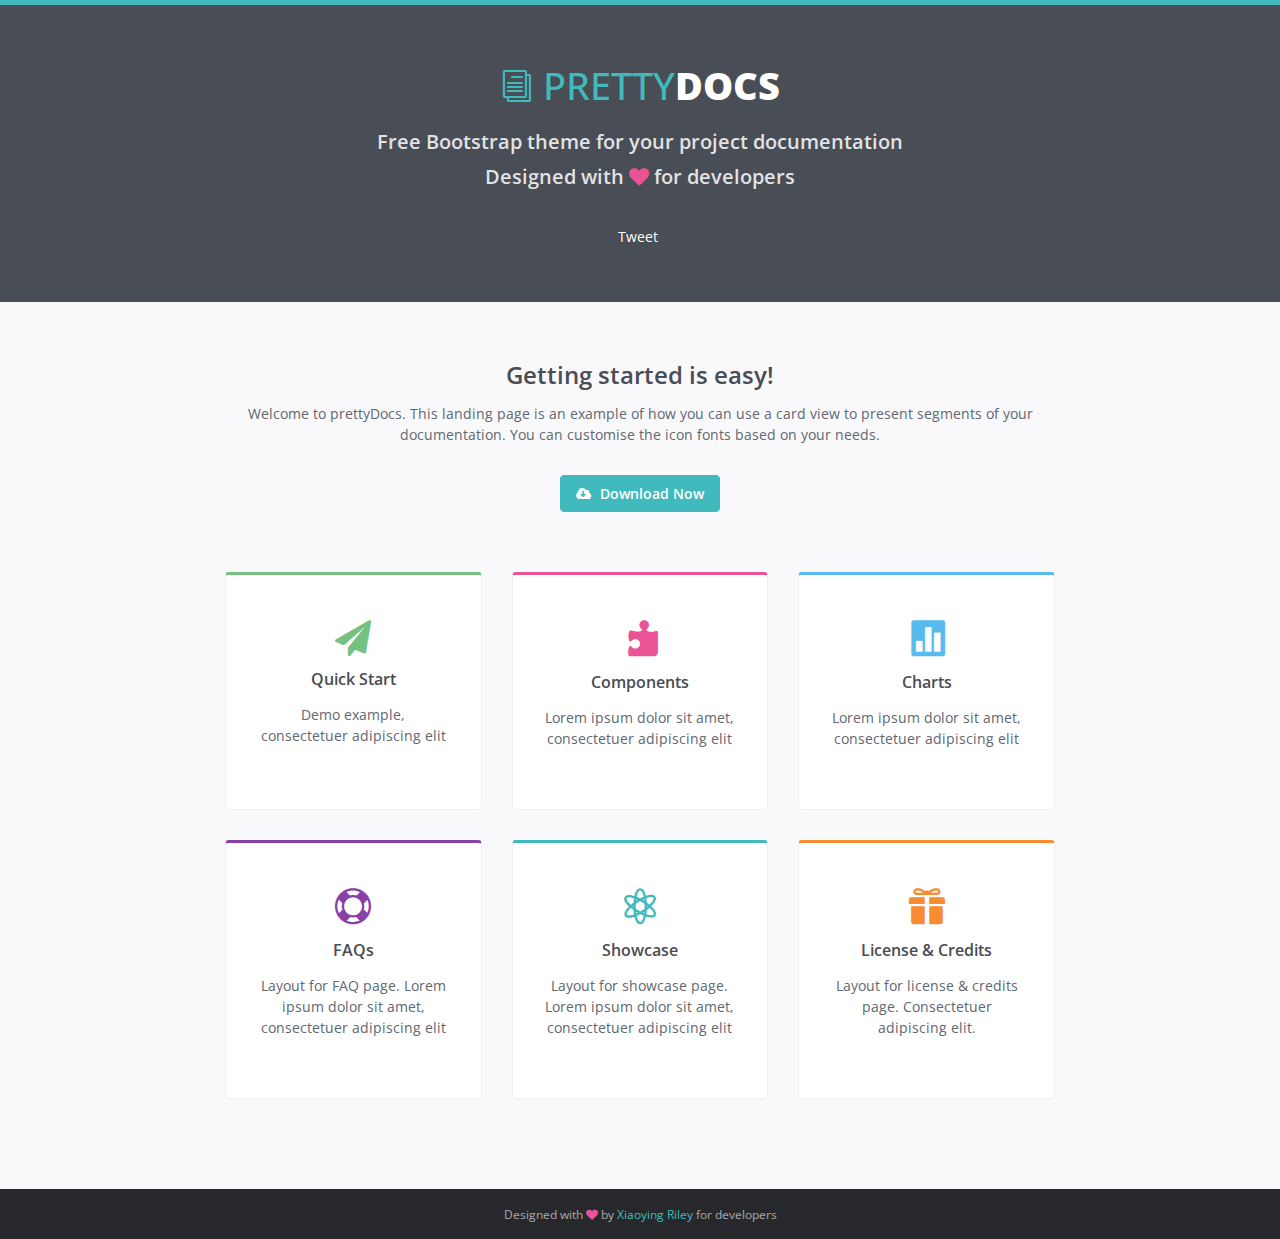
==== index.html @ c2671144 "Initial commit" ====
<!DOCTYPE html>
<!--[if IE 8]> <html lang="en" class="ie8"> <![endif]-->  
<!--[if IE 9]> <html lang="en" class="ie9"> <![endif]-->  
<!--[if !IE]><!--> <html lang="en"> <!--<![endif]-->  
<head>
    <title>Responsive website template for documentations</title>
    <!-- Meta -->
    <meta charset="utf-8">
    <meta http-equiv="X-UA-Compatible" content="IE=edge">
    <meta name="viewport" content="width=device-width, initial-scale=1.0">
    <meta name="description" content="">
    <meta name="author" content="">    
    <link rel="shortcut icon" href="favicon.ico">  
    <link href='http://fonts.googleapis.com/css?family=Open+Sans:300italic,400italic,600italic,700italic,800italic,400,300,600,700,800' rel='stylesheet' type='text/css'>
    <!-- Global CSS -->
    <link rel="stylesheet" href="assets/plugins/bootstrap/css/bootstrap.min.css">   
    <!-- Plugins CSS -->    
    <link rel="stylesheet" href="assets/plugins/font-awesome/css/font-awesome.css">
    <link rel="stylesheet" href="assets/plugins/elegant_font/css/style.css">
    
    <!-- Theme CSS -->
    <link id="theme-style" rel="stylesheet" href="assets/css/styles.css">
    <!-- HTML5 shim and Respond.js IE8 support of HTML5 elements and media queries -->
    <!--[if lt IE 9]>
      <script src="https://oss.maxcdn.com/html5shiv/3.7.2/html5shiv.min.js"></script>
      <script src="https://oss.maxcdn.com/respond/1.4.2/respond.min.js"></script>
    <![endif]-->
</head> 

<body class="landing-page">   
     
    <!--FACEBOOK LIKE BUTTON JAVASCRIPT SDK-->
    <div id="fb-root"></div>
    <script>(function(d, s, id) {
      var js, fjs = d.getElementsByTagName(s)[0];
      if (d.getElementById(id)) return;
      js = d.createElement(s); js.id = id;
      js.src = "//connect.facebook.net/en_US/sdk.js#xfbml=1&version=v2.5";
      fjs.parentNode.insertBefore(js, fjs);
    }(document, 'script', 'facebook-jssdk'));</script>
    
    <div class="page-wrapper">
        
        <!-- ******Header****** -->
        <header class="header text-center">
            <div class="container">
                <div class="branding">
                    <h1 class="logo">
                        <span aria-hidden="true" class="icon_documents_alt icon"></span>
                        <span class="text-highlight">Pretty</span><span class="text-bold">Docs</span>
                    </h1>
                </div><!--//branding-->
                <div class="tagline">
                    <p>Free Bootstrap theme for your project documentation</p>
                    <p>Designed with <i class="fa fa-heart"></i> for developers</p>
                </div><!--//tagline-->
                <div class="social-container">
                    <div class="twitter-tweet">
                        <a href="https://twitter.com/share" class="twitter-share-button" data-text="PrettyDocs - A FREE #Bootstrap theme for project documentations #Responsive" data-via="3rdwave_themes">Tweet</a>
    <script>!function(d,s,id){var js,fjs=d.getElementsByTagName(s)[0],p=/^http:/.test(d.location)?'http':'https';if(!d.getElementById(id)){js=d.createElement(s);js.id=id;js.src=p+'://platform.twitter.com/widgets.js';fjs.parentNode.insertBefore(js,fjs);}}(document, 'script', 'twitter-wjs');</script>
                    </div><!--//tweet-->
                    <div class="fb-like" data-href="http://themes.3rdwavemedia.com" data-layout="button_count" data-action="like" data-show-faces="false" data-share="false"></div>            
                 </div><!--//social-container-->
            </div><!--//container-->
        </header><!--//header-->
        
        <section class="cards-section text-center">
            <div class="container">
                <h2 class="title">Getting started is easy!</h2>
                <div class="intro">
                    <p>Welcome to prettyDocs. This landing page is an example of how you can use a card view to present segments of your documentation. You can customise the icon fonts based on your needs.</p>
                    <div class="cta-container">
                        <a class="btn btn-primary btn-cta" href="http://themes.3rdwavemedia.com/" target="_blank"><i class="fa fa-cloud-download"></i> Download Now</a>
                    </div><!--//cta-container-->
                </div><!--//intro-->
                <div id="cards-wrapper" class="cards-wrapper row">
                    <div class="item item-green col-md-4 col-sm-6 col-xs-6">
                        <div class="item-inner">
                            <div class="icon-holder">
                                <i class="icon fa fa-paper-plane"></i>
                            </div><!--//icon-holder-->
                            <h3 class="title">Quick Start</h3>
                            <p class="intro">Demo example, consectetuer adipiscing elit</p>
                            <a class="link" href="start.html"><span></span></a>
                        </div><!--//item-inner-->
                    </div><!--//item-->
                    <div class="item item-pink item-2 col-md-4 col-sm-6 col-xs-6">
                        <div class="item-inner">
                            <div class="icon-holder">
                                <span aria-hidden="true" class="icon icon_puzzle_alt"></span>
                            </div><!--//icon-holder-->
                            <h3 class="title">Components</h3>
                            <p class="intro">Lorem ipsum dolor sit amet, consectetuer adipiscing elit</p>
                            <a class="link" href="components.html"><span></span></a>
                        </div><!--//item-inner-->
                    </div><!--//item-->
                    <div class="item item-blue col-md-4 col-sm-6 col-xs-6">
                        <div class="item-inner">
                            <div class="icon-holder">
                                <span aria-hidden="true" class="icon icon_datareport_alt"></span>
                            </div><!--//icon-holder-->
                            <h3 class="title">Charts</h3>
                            <p class="intro">Lorem ipsum dolor sit amet, consectetuer adipiscing elit</p>
                            <a class="link" href="charts.html"><span></span></a>
                        </div><!--//item-inner-->
                    </div><!--//item-->
                    <div class="item item-purple col-md-4 col-sm-6 col-xs-6">
                        <div class="item-inner">
                            <div class="icon-holder">
                                <span aria-hidden="true" class="icon icon_lifesaver"></span>
                            </div><!--//icon-holder-->
                            <h3 class="title">FAQs</h3>
                            <p class="intro">Layout for FAQ page. Lorem ipsum dolor sit amet, consectetuer adipiscing elit</p>
                            <a class="link" href="faqs.html"><span></span></a>
                        </div><!--//item-inner-->
                    </div><!--//item-->
                    <div class="item item-primary col-md-4 col-sm-6 col-xs-6">
                        <div class="item-inner">
                            <div class="icon-holder">
                                <span aria-hidden="true" class="icon icon_genius"></span>
                            </div><!--//icon-holder-->
                            <h3 class="title">Showcase</h3>
                            <p class="intro">Layout for showcase page. Lorem ipsum dolor sit amet, consectetuer adipiscing elit </p>
                            <a class="link" href="showcase.html"><span></span></a>
                        </div><!--//item-inner-->
                    </div><!--//item-->
                    <div class="item item-orange col-md-4 col-sm-6 col-xs-6">
                        <div class="item-inner">
                            <div class="icon-holder">
                                <span aria-hidden="true" class="icon icon_gift"></span>
                            </div><!--//icon-holder-->
                            <h3 class="title">License &amp; Credits</h3>
                            <p class="intro">Layout for license &amp; credits page. Consectetuer adipiscing elit.</p>
                            <a class="link" href="license.html"><span></span></a>
                        </div><!--//item-inner-->
                    </div><!--//item-->
                </div><!--//cards-->
                
            </div><!--//container-->
        </section><!--//cards-section-->
    </div><!--//page-wrapper-->
    
    <footer class="footer text-center">
        <div class="container">
            <!--/* This template is released under the Creative Commons Attribution 3.0 License. Please keep the attribution link below when using for your own project. Thank you for your support. :) If you'd like to use the template without the attribution, you can check out other license options via our website: themes.3rdwavemedia.com */-->
            <small class="copyright">Designed with <i class="fa fa-heart"></i> by <a href="http://themes.3rdwavemedia.com/" target="_blank">Xiaoying Riley</a> for developers</small>
            
        </div><!--//container-->
    </footer><!--//footer-->
    
     
    <!-- Main Javascript -->          
    <script type="text/javascript" src="assets/plugins/jquery-1.12.3.min.js"></script>
    <script type="text/javascript" src="assets/plugins/bootstrap/js/bootstrap.min.js"></script>                                                                     
    <script type="text/javascript" src="assets/plugins/jquery-match-height/jquery.matchHeight-min.js"></script>
    <script type="text/javascript" src="assets/js/main.js"></script>
    
</body>
</html>
---- assets/plugins/elegant_font/css/style.css ----
@font-face {
	font-family: 'ElegantIcons';
	src:url('fonts/ElegantIcons.eot');
	src:url('fonts/ElegantIcons.eot?#iefix') format('embedded-opentype'),
		url('fonts/ElegantIcons.woff') format('woff'),
		url('fonts/ElegantIcons.ttf') format('truetype'),
		url('fonts/ElegantIcons.svg#ElegantIcons') format('svg');
	font-weight: normal;
	font-style: normal;
}

/* Use the following CSS code if you want to use data attributes for inserting your icons */
[data-icon]:before {
	font-family: 'ElegantIcons';
	content: attr(data-icon);
	speak: none;
	font-weight: normal;
	font-variant: normal;
	text-transform: none;
	line-height: 1;
	-webkit-font-smoothing: antialiased;
	-moz-osx-font-smoothing: grayscale;
}

/* Use the following CSS code if you want to have a class per icon */
/*
Instead of a list of all class selectors,
you can use the generic selector below, but it's slower:
[class*="your-class-prefix"] {
*/
.arrow_up, .arrow_down, .arrow_left, .arrow_right, .arrow_left-up, .arrow_right-up, .arrow_right-down, .arrow_left-down, .arrow-up-down, .arrow_up-down_alt, .arrow_left-right_alt, .arrow_left-right, .arrow_expand_alt2, .arrow_expand_alt, .arrow_condense, .arrow_expand, .arrow_move, .arrow_carrot-up, .arrow_carrot-down, .arrow_carrot-left, .arrow_carrot-right, .arrow_carrot-2up, .arrow_carrot-2down, .arrow_carrot-2left, .arrow_carrot-2right, .arrow_carrot-up_alt2, .arrow_carrot-down_alt2, .arrow_carrot-left_alt2, .arrow_carrot-right_alt2, .arrow_carrot-2up_alt2, .arrow_carrot-2down_alt2, .arrow_carrot-2left_alt2, .arrow_carrot-2right_alt2, .arrow_triangle-up, .arrow_triangle-down, .arrow_triangle-left, .arrow_triangle-right, .arrow_triangle-up_alt2, .arrow_triangle-down_alt2, .arrow_triangle-left_alt2, .arrow_triangle-right_alt2, .arrow_back, .icon_minus-06, .icon_plus, .icon_close, .icon_check, .icon_minus_alt2, .icon_plus_alt2, .icon_close_alt2, .icon_check_alt2, .icon_zoom-out_alt, .icon_zoom-in_alt, .icon_search, .icon_box-empty, .icon_box-selected, .icon_minus-box, .icon_plus-box, .icon_box-checked, .icon_circle-empty, .icon_circle-slelected, .icon_stop_alt2, .icon_stop, .icon_pause_alt2, .icon_pause, .icon_menu, .icon_menu-square_alt2, .icon_menu-circle_alt2, .icon_ul, .icon_ol, .icon_adjust-horiz, .icon_adjust-vert, .icon_document_alt, .icon_documents_alt, .icon_pencil, .icon_pencil-edit_alt, .icon_pencil-edit, .icon_folder-alt, .icon_folder-open_alt, .icon_folder-add_alt, .icon_info_alt, .icon_error-oct_alt, .icon_error-circle_alt, .icon_error-triangle_alt, .icon_question_alt2, .icon_question, .icon_comment_alt, .icon_chat_alt, .icon_vol-mute_alt, .icon_volume-low_alt, .icon_volume-high_alt, .icon_quotations, .icon_quotations_alt2, .icon_clock_alt, .icon_lock_alt, .icon_lock-open_alt, .icon_key_alt, .icon_cloud_alt, .icon_cloud-upload_alt, .icon_cloud-download_alt, .icon_image, .icon_images, .icon_lightbulb_alt, .icon_gift_alt, .icon_house_alt, .icon_genius, .icon_mobile, .icon_tablet, .icon_laptop, .icon_desktop, .icon_camera_alt, .icon_mail_alt, .icon_cone_alt, .icon_ribbon_alt, .icon_bag_alt, .icon_creditcard, .icon_cart_alt, .icon_paperclip, .icon_tag_alt, .icon_tags_alt, .icon_trash_alt, .icon_cursor_alt, .icon_mic_alt, .icon_compass_alt, .icon_pin_alt, .icon_pushpin_alt, .icon_map_alt, .icon_drawer_alt, .icon_toolbox_alt, .icon_book_alt, .icon_calendar, .icon_film, .icon_table, .icon_contacts_alt, .icon_headphones, .icon_lifesaver, .icon_piechart, .icon_refresh, .icon_link_alt, .icon_link, .icon_loading, .icon_blocked, .icon_archive_alt, .icon_heart_alt, .icon_star_alt, .icon_star-half_alt, .icon_star, .icon_star-half, .icon_tools, .icon_tool, .icon_cog, .icon_cogs, .arrow_up_alt, .arrow_down_alt, .arrow_left_alt, .arrow_right_alt, .arrow_left-up_alt, .arrow_right-up_alt, .arrow_right-down_alt, .arrow_left-down_alt, .arrow_condense_alt, .arrow_expand_alt3, .arrow_carrot_up_alt, .arrow_carrot-down_alt, .arrow_carrot-left_alt, .arrow_carrot-right_alt, .arrow_carrot-2up_alt, .arrow_carrot-2dwnn_alt, .arrow_carrot-2left_alt, .arrow_carrot-2right_alt, .arrow_triangle-up_alt, .arrow_triangle-down_alt, .arrow_triangle-left_alt, .arrow_triangle-right_alt, .icon_minus_alt, .icon_plus_alt, .icon_close_alt, .icon_check_alt, .icon_zoom-out, .icon_zoom-in, .icon_stop_alt, .icon_menu-square_alt, .icon_menu-circle_alt, .icon_document, .icon_documents, .icon_pencil_alt, .icon_folder, .icon_folder-open, .icon_folder-add, .icon_folder_upload, .icon_folder_download, .icon_info, .icon_error-circle, .icon_error-oct, .icon_error-triangle, .icon_question_alt, .icon_comment, .icon_chat, .icon_vol-mute, .icon_volume-low, .icon_volume-high, .icon_quotations_alt, .icon_clock, .icon_lock, .icon_lock-open, .icon_key, .icon_cloud, .icon_cloud-upload, .icon_cloud-download, .icon_lightbulb, .icon_gift, .icon_house, .icon_camera, .icon_mail, .icon_cone, .icon_ribbon, .icon_bag, .icon_cart, .icon_tag, .icon_tags, .icon_trash, .icon_cursor, .icon_mic, .icon_compass, .icon_pin, .icon_pushpin, .icon_map, .icon_drawer, .icon_toolbox, .icon_book, .icon_contacts, .icon_archive, .icon_heart, .icon_profile, .icon_group, .icon_grid-2x2, .icon_grid-3x3, .icon_music, .icon_pause_alt, .icon_phone, .icon_upload, .icon_download, .social_facebook, .social_twitter, .social_pinterest, .social_googleplus, .social_tumblr, .social_tumbleupon, .social_wordpress, .social_instagram, .social_dribbble, .social_vimeo, .social_linkedin, .social_rss, .social_deviantart, .social_share, .social_myspace, .social_skype, .social_youtube, .social_picassa, .social_googledrive, .social_flickr, .social_blogger, .social_spotify, .social_delicious, .social_facebook_circle, .social_twitter_circle, .social_pinterest_circle, .social_googleplus_circle, .social_tumblr_circle, .social_stumbleupon_circle, .social_wordpress_circle, .social_instagram_circle, .social_dribbble_circle, .social_vimeo_circle, .social_linkedin_circle, .social_rss_circle, .social_deviantart_circle, .social_share_circle, .social_myspace_circle, .social_skype_circle, .social_youtube_circle, .social_picassa_circle, .social_googledrive_alt2, .social_flickr_circle, .social_blogger_circle, .social_spotify_circle, .social_delicious_circle, .social_facebook_square, .social_twitter_square, .social_pinterest_square, .social_googleplus_square, .social_tumblr_square, .social_stumbleupon_square, .social_wordpress_square, .social_instagram_square, .social_dribbble_square, .social_vimeo_square, .social_linkedin_square, .social_rss_square, .social_deviantart_square, .social_share_square, .social_myspace_square, .social_skype_square, .social_youtube_square, .social_picassa_square, .social_googledrive_square, .social_flickr_square, .social_blogger_square, .social_spotify_square, .social_delicious_square, .icon_printer, .icon_calulator, .icon_building, .icon_floppy, .icon_drive, .icon_search-2, .icon_id, .icon_id-2, .icon_puzzle, .icon_like, .icon_dislike, .icon_mug, .icon_currency, .icon_wallet, .icon_pens, .icon_easel, .icon_flowchart, .icon_datareport, .icon_briefcase, .icon_shield, .icon_percent, .icon_globe, .icon_globe-2, .icon_target, .icon_hourglass, .icon_balance, .icon_rook, .icon_printer-alt, .icon_calculator_alt, .icon_building_alt, .icon_floppy_alt, .icon_drive_alt, .icon_search_alt, .icon_id_alt, .icon_id-2_alt, .icon_puzzle_alt, .icon_like_alt, .icon_dislike_alt, .icon_mug_alt, .icon_currency_alt, .icon_wallet_alt, .icon_pens_alt, .icon_easel_alt, .icon_flowchart_alt, .icon_datareport_alt, .icon_briefcase_alt, .icon_shield_alt, .icon_percent_alt, .icon_globe_alt, .icon_clipboard {
	font-family: 'ElegantIcons';
	speak: none;
	font-style: normal;
	font-weight: normal;
	font-variant: normal;
	text-transform: none;
	line-height: 1;
	-webkit-font-smoothing: antialiased;
}
.arrow_up:before {
	content: "\21";
}
.arrow_down:before {
	content: "\22";
}
.arrow_left:before {
	content: "\23";
}
.arrow_right:before {
	content: "\24";
}
.arrow_left-up:before {
	content: "\25";
}
.arrow_right-up:before {
	content: "\26";
}
.arrow_right-down:before {
	content: "\27";
}
.arrow_left-down:before {
	content: "\28";
}
.arrow-up-down:before {
	content: "\29";
}
.arrow_up-down_alt:before {
	content: "\2a";
}
.arrow_left-right_alt:before {
	content: "\2b";
}
.arrow_left-right:before {
	content: "\2c";
}
.arrow_expand_alt2:before {
	content: "\2d";
}
.arrow_expand_alt:before {
	content: "\2e";
}
.arrow_condense:before {
	content: "\2f";
}
.arrow_expand:before {
	content: "\30";
}
.arrow_move:before {
	content: "\31";
}
.arrow_carrot-up:before {
	content: "\32";
}
.arrow_carrot-down:before {
	content: "\33";
}
.arrow_carrot-left:before {
	content: "\34";
}
.arrow_carrot-right:before {
	content: "\35";
}
.arrow_carrot-2up:before {
	content: "\36";
}
.arrow_carrot-2down:before {
	content: "\37";
}
.arrow_carrot-2left:before {
	content: "\38";
}
.arrow_carrot-2right:before {
	content: "\39";
}
.arrow_carrot-up_alt2:before {
	content: "\3a";
}
.arrow_carrot-down_alt2:before {
	content: "\3b";
}
.arrow_carrot-left_alt2:before {
	content: "\3c";
}
.arrow_carrot-right_alt2:before {
	content: "\3d";
}
.arrow_carrot-2up_alt2:before {
	content: "\3e";
}
.arrow_carrot-2down_alt2:before {
	content: "\3f";
}
.arrow_carrot-2left_alt2:before {
	content: "\40";
}
.arrow_carrot-2right_alt2:before {
	content: "\41";
}
.arrow_triangle-up:before {
	content: "\42";
}
.arrow_triangle-down:before {
	content: "\43";
}
.arrow_triangle-left:before {
	content: "\44";
}
.arrow_triangle-right:before {
	content: "\45";
}
.arrow_triangle-up_alt2:before {
	content: "\46";
}
.arrow_triangle-down_alt2:before {
	content: "\47";
}
.arrow_triangle-left_alt2:before {
	content: "\48";
}
.arrow_triangle-right_alt2:before {
	content: "\49";
}
.arrow_back:before {
	content: "\4a";
}
.icon_minus-06:before {
	content: "\4b";
}
.icon_plus:before {
	content: "\4c";
}
.icon_close:before {
	content: "\4d";
}
.icon_check:before {
	content: "\4e";
}
.icon_minus_alt2:before {
	content: "\4f";
}
.icon_plus_alt2:before {
	content: "\50";
}
.icon_close_alt2:before {
	content: "\51";
}
.icon_check_alt2:before {
	content: "\52";
}
.icon_zoom-out_alt:before {
	content: "\53";
}
.icon_zoom-in_alt:before {
	content: "\54";
}
.icon_search:before {
	content: "\55";
}
.icon_box-empty:before {
	content: "\56";
}
.icon_box-selected:before {
	content: "\57";
}
.icon_minus-box:before {
	content: "\58";
}
.icon_plus-box:before {
	content: "\59";
}
.icon_box-checked:before {
	content: "\5a";
}
.icon_circle-empty:before {
	content: "\5b";
}
.icon_circle-slelected:before {
	content: "\5c";
}
.icon_stop_alt2:before {
	content: "\5d";
}
.icon_stop:before {
	content: "\5e";
}
.icon_pause_alt2:before {
	content: "\5f";
}
.icon_pause:before {
	content: "\60";
}
.icon_menu:before {
	content: "\61";
}
.icon_menu-square_alt2:before {
	content: "\62";
}
.icon_menu-circle_alt2:before {
	content: "\63";
}
.icon_ul:before {
	content: "\64";
}
.icon_ol:before {
	content: "\65";
}
.icon_adjust-horiz:before {
	content: "\66";
}
.icon_adjust-vert:before {
	content: "\67";
}
.icon_document_alt:before {
	content: "\68";
}
.icon_documents_alt:before {
	content: "\69";
}
.icon_pencil:before {
	content: "\6a";
}
.icon_pencil-edit_alt:before {
	content: "\6b";
}
.icon_pencil-edit:before {
	content: "\6c";
}
.icon_folder-alt:before {
	content: "\6d";
}
.icon_folder-open_alt:before {
	content: "\6e";
}
.icon_folder-add_alt:before {
	content: "\6f";
}
.icon_info_alt:before {
	content: "\70";
}
.icon_error-oct_alt:before {
	content: "\71";
}
.icon_error-circle_alt:before {
	content: "\72";
}
.icon_error-triangle_alt:before {
	content: "\73";
}
.icon_question_alt2:before {
	content: "\74";
}
.icon_question:before {
	content: "\75";
}
.icon_comment_alt:before {
	content: "\76";
}
.icon_chat_alt:before {
	content: "\77";
}
.icon_vol-mute_alt:before {
	content: "\78";
}
.icon_volume-low_alt:before {
	content: "\79";
}
.icon_volume-high_alt:before {
	content: "\7a";
}
.icon_quotations:before {
	content: "\7b";
}
.icon_quotations_alt2:before {
	content: "\7c";
}
.icon_clock_alt:before {
	content: "\7d";
}
.icon_lock_alt:before {
	content: "\7e";
}
.icon_lock-open_alt:before {
	content: "\e000";
}
.icon_key_alt:before {
	content: "\e001";
}
.icon_cloud_alt:before {
	content: "\e002";
}
.icon_cloud-upload_alt:before {
	content: "\e003";
}
.icon_cloud-download_alt:before {
	content: "\e004";
}
.icon_image:before {
	content: "\e005";
}
.icon_images:before {
	content: "\e006";
}
.icon_lightbulb_alt:before {
	content: "\e007";
}
.icon_gift_alt:before {
	content: "\e008";
}
.icon_house_alt:before {
	content: "\e009";
}
.icon_genius:before {
	content: "\e00a";
}
.icon_mobile:before {
	content: "\e00b";
}
.icon_tablet:before {
	content: "\e00c";
}
.icon_laptop:before {
	content: "\e00d";
}
.icon_desktop:before {
	content: "\e00e";
}
.icon_camera_alt:before {
	content: "\e00f";
}
.icon_mail_alt:before {
	content: "\e010";
}
.icon_cone_alt:before {
	content: "\e011";
}
.icon_ribbon_alt:before {
	content: "\e012";
}
.icon_bag_alt:before {
	content: "\e013";
}
.icon_creditcard:before {
	content: "\e014";
}
.icon_cart_alt:before {
	content: "\e015";
}
.icon_paperclip:before {
	content: "\e016";
}
.icon_tag_alt:before {
	content: "\e017";
}
.icon_tags_alt:before {
	content: "\e018";
}
.icon_trash_alt:before {
	content: "\e019";
}
.icon_cursor_alt:before {
	content: "\e01a";
}
.icon_mic_alt:before {
	content: "\e01b";
}
.icon_compass_alt:before {
	content: "\e01c";
}
.icon_pin_alt:before {
	content: "\e01d";
}
.icon_pushpin_alt:before {
	content: "\e01e";
}
.icon_map_alt:before {
	content: "\e01f";
}
.icon_drawer_alt:before {
	content: "\e020";
}
.icon_toolbox_alt:before {
	content: "\e021";
}
.icon_book_alt:before {
	content: "\e022";
}
.icon_calendar:before {
	content: "\e023";
}
.icon_film:before {
	content: "\e024";
}
.icon_table:before {
	content: "\e025";
}
.icon_contacts_alt:before {
	content: "\e026";
}
.icon_headphones:before {
	content: "\e027";
}
.icon_lifesaver:before {
	content: "\e028";
}
.icon_piechart:before {
	content: "\e029";
}
.icon_refresh:before {
	content: "\e02a";
}
.icon_link_alt:before {
	content: "\e02b";
}
.icon_link:before {
	content: "\e02c";
}
.icon_loading:before {
	content: "\e02d";
}
.icon_blocked:before {
	content: "\e02e";
}
.icon_archive_alt:before {
	content: "\e02f";
}
.icon_heart_alt:before {
	content: "\e030";
}
.icon_star_alt:before {
	content: "\e031";
}
.icon_star-half_alt:before {
	content: "\e032";
}
.icon_star:before {
	content: "\e033";
}
.icon_star-half:before {
	content: "\e034";
}
.icon_tools:before {
	content: "\e035";
}
.icon_tool:before {
	content: "\e036";
}
.icon_cog:before {
	content: "\e037";
}
.icon_cogs:before {
	content: "\e038";
}
.arrow_up_alt:before {
	content: "\e039";
}
.arrow_down_alt:before {
	content: "\e03a";
}
.arrow_left_alt:before {
	content: "\e03b";
}
.arrow_right_alt:before {
	content: "\e03c";
}
.arrow_left-up_alt:before {
	content: "\e03d";
}
.arrow_right-up_alt:before {
	content: "\e03e";
}
.arrow_right-down_alt:before {
	content: "\e03f";
}
.arrow_left-down_alt:before {
	content: "\e040";
}
.arrow_condense_alt:before {
	content: "\e041";
}
.arrow_expand_alt3:before {
	content: "\e042";
}
.arrow_carrot_up_alt:before {
	content: "\e043";
}
.arrow_carrot-down_alt:before {
	content: "\e044";
}
.arrow_carrot-left_alt:before {
	content: "\e045";
}
.arrow_carrot-right_alt:before {
	content: "\e046";
}
.arrow_carrot-2up_alt:before {
	content: "\e047";
}
.arrow_carrot-2dwnn_alt:before {
	content: "\e048";
}
.arrow_carrot-2left_alt:before {
	content: "\e049";
}
.arrow_carrot-2right_alt:before {
	content: "\e04a";
}
.arrow_triangle-up_alt:before {
	content: "\e04b";
}
.arrow_triangle-down_alt:before {
	content: "\e04c";
}
.arrow_triangle-left_alt:before {
	content: "\e04d";
}
.arrow_triangle-right_alt:before {
	content: "\e04e";
}
.icon_minus_alt:before {
	content: "\e04f";
}
.icon_plus_alt:before {
	content: "\e050";
}
.icon_close_alt:before {
	content: "\e051";
}
.icon_check_alt:before {
	content: "\e052";
}
.icon_zoom-out:before {
	content: "\e053";
}
.icon_zoom-in:before {
	content: "\e054";
}
.icon_stop_alt:before {
	content: "\e055";
}
.icon_menu-square_alt:before {
	content: "\e056";
}
.icon_menu-circle_alt:before {
	content: "\e057";
}
.icon_document:before {
	content: "\e058";
}
.icon_documents:before {
	content: "\e059";
}
.icon_pencil_alt:before {
	content: "\e05a";
}
.icon_folder:before {
	content: "\e05b";
}
.icon_folder-open:before {
	content: "\e05c";
}
.icon_folder-add:before {
	content: "\e05d";
}
.icon_folder_upload:before {
	content: "\e05e";
}
.icon_folder_download:before {
	content: "\e05f";
}
.icon_info:before {
	content: "\e060";
}
.icon_error-circle:before {
	content: "\e061";
}
.icon_error-oct:before {
	content: "\e062";
}
.icon_error-triangle:before {
	content: "\e063";
}
.icon_question_alt:before {
	content: "\e064";
}
.icon_comment:before {
	content: "\e065";
}
.icon_chat:before {
	content: "\e066";
}
.icon_vol-mute:before {
	content: "\e067";
}
.icon_volume-low:before {
	content: "\e068";
}
.icon_volume-high:before {
	content: "\e069";
}
.icon_quotations_alt:before {
	content: "\e06a";
}
.icon_clock:before {
	content: "\e06b";
}
.icon_lock:before {
	content: "\e06c";
}
.icon_lock-open:before {
	content: "\e06d";
}
.icon_key:before {
	content: "\e06e";
}
.icon_cloud:before {
	content: "\e06f";
}
.icon_cloud-upload:before {
	content: "\e070";
}
.icon_cloud-download:before {
	content: "\e071";
}
.icon_lightbulb:before {
	content: "\e072";
}
.icon_gift:before {
	content: "\e073";
}
.icon_house:before {
	content: "\e074";
}
.icon_camera:before {
	content: "\e075";
}
.icon_mail:before {
	content: "\e076";
}
.icon_cone:before {
	content: "\e077";
}
.icon_ribbon:before {
	content: "\e078";
}
.icon_bag:before {
	content: "\e079";
}
.icon_cart:before {
	content: "\e07a";
}
.icon_tag:before {
	content: "\e07b";
}
.icon_tags:before {
	content: "\e07c";
}
.icon_trash:before {
	content: "\e07d";
}
.icon_cursor:before {
	content: "\e07e";
}
.icon_mic:before {
	content: "\e07f";
}
.icon_compass:before {
	content: "\e080";
}
.icon_pin:before {
	content: "\e081";
}
.icon_pushpin:before {
	content: "\e082";
}
.icon_map:before {
	content: "\e083";
}
.icon_drawer:before {
	content: "\e084";
}
.icon_toolbox:before {
	content: "\e085";
}
.icon_book:before {
	content: "\e086";
}
.icon_contacts:before {
	content: "\e087";
}
.icon_archive:before {
	content: "\e088";
}
.icon_heart:before {
	content: "\e089";
}
.icon_profile:before {
	content: "\e08a";
}
.icon_group:before {
	content: "\e08b";
}
.icon_grid-2x2:before {
	content: "\e08c";
}
.icon_grid-3x3:before {
	content: "\e08d";
}
.icon_music:before {
	content: "\e08e";
}
.icon_pause_alt:before {
	content: "\e08f";
}
.icon_phone:before {
	content: "\e090";
}
.icon_upload:before {
	content: "\e091";
}
.icon_download:before {
	content: "\e092";
}
.social_facebook:before {
	content: "\e093";
}
.social_twitter:before {
	content: "\e094";
}
.social_pinterest:before {
	content: "\e095";
}
.social_googleplus:before {
	content: "\e096";
}
.social_tumblr:before {
	content: "\e097";
}
.social_tumbleupon:before {
	content: "\e098";
}
.social_wordpress:before {
	content: "\e099";
}
.social_instagram:before {
	content: "\e09a";
}
.social_dribbble:before {
	content: "\e09b";
}
.social_vimeo:before {
	content: "\e09c";
}
.social_linkedin:before {
	content: "\e09d";
}
.social_rss:before {
	content: "\e09e";
}
.social_deviantart:before {
	content: "\e09f";
}
.social_share:before {
	content: "\e0a0";
}
.social_myspace:before {
	content: "\e0a1";
}
.social_skype:before {
	content: "\e0a2";
}
.social_youtube:before {
	content: "\e0a3";
}
.social_picassa:before {
	content: "\e0a4";
}
.social_googledrive:before {
	content: "\e0a5";
}
.social_flickr:before {
	content: "\e0a6";
}
.social_blogger:before {
	content: "\e0a7";
}
.social_spotify:before {
	content: "\e0a8";
}
.social_delicious:before {
	content: "\e0a9";
}
.social_facebook_circle:before {
	content: "\e0aa";
}
.social_twitter_circle:before {
	content: "\e0ab";
}
.social_pinterest_circle:before {
	content: "\e0ac";
}
.social_googleplus_circle:before {
	content: "\e0ad";
}
.social_tumblr_circle:before {
	content: "\e0ae";
}
.social_stumbleupon_circle:before {
	content: "\e0af";
}
.social_wordpress_circle:before {
	content: "\e0b0";
}
.social_instagram_circle:before {
	content: "\e0b1";
}
.social_dribbble_circle:before {
	content: "\e0b2";
}
.social_vimeo_circle:before {
	content: "\e0b3";
}
.social_linkedin_circle:before {
	content: "\e0b4";
}
.social_rss_circle:before {
	content: "\e0b5";
}
.social_deviantart_circle:before {
	content: "\e0b6";
}
.social_share_circle:before {
	content: "\e0b7";
}
.social_myspace_circle:before {
	content: "\e0b8";
}
.social_skype_circle:before {
	content: "\e0b9";
}
.social_youtube_circle:before {
	content: "\e0ba";
}
.social_picassa_circle:before {
	content: "\e0bb";
}
.social_googledrive_alt2:before {
	content: "\e0bc";
}
.social_flickr_circle:before {
	content: "\e0bd";
}
.social_blogger_circle:before {
	content: "\e0be";
}
.social_spotify_circle:before {
	content: "\e0bf";
}
.social_delicious_circle:before {
	content: "\e0c0";
}
.social_facebook_square:before {
	content: "\e0c1";
}
.social_twitter_square:before {
	content: "\e0c2";
}
.social_pinterest_square:before {
	content: "\e0c3";
}
.social_googleplus_square:before {
	content: "\e0c4";
}
.social_tumblr_square:before {
	content: "\e0c5";
}
.social_stumbleupon_square:before {
	content: "\e0c6";
}
.social_wordpress_square:before {
	content: "\e0c7";
}
.social_instagram_square:before {
	content: "\e0c8";
}
.social_dribbble_square:before {
	content: "\e0c9";
}
.social_vimeo_square:before {
	content: "\e0ca";
}
.social_linkedin_square:before {
	content: "\e0cb";
}
.social_rss_square:before {
	content: "\e0cc";
}
.social_deviantart_square:before {
	content: "\e0cd";
}
.social_share_square:before {
	content: "\e0ce";
}
.social_myspace_square:before {
	content: "\e0cf";
}
.social_skype_square:before {
	content: "\e0d0";
}
.social_youtube_square:before {
	content: "\e0d1";
}
.social_picassa_square:before {
	content: "\e0d2";
}
.social_googledrive_square:before {
	content: "\e0d3";
}
.social_flickr_square:before {
	content: "\e0d4";
}
.social_blogger_square:before {
	content: "\e0d5";
}
.social_spotify_square:before {
	content: "\e0d6";
}
.social_delicious_square:before {
	content: "\e0d7";
}
.icon_printer:before {
	content: "\e103";
}
.icon_calulator:before {
	content: "\e0ee";
}
.icon_building:before {
	content: "\e0ef";
}
.icon_floppy:before {
	content: "\e0e8";
}
.icon_drive:before {
	content: "\e0ea";
}
.icon_search-2:before {
	content: "\e101";
}
.icon_id:before {
	content: "\e107";
}
.icon_id-2:before {
	content: "\e108";
}
.icon_puzzle:before {
	content: "\e102";
}
.icon_like:before {
	content: "\e106";
}
.icon_dislike:before {
	content: "\e0eb";
}
.icon_mug:before {
	content: "\e105";
}
.icon_currency:before {
	content: "\e0ed";
}
.icon_wallet:before {
	content: "\e100";
}
.icon_pens:before {
	content: "\e104";
}
.icon_easel:before {
	content: "\e0e9";
}
.icon_flowchart:before {
	content: "\e109";
}
.icon_datareport:before {
	content: "\e0ec";
}
.icon_briefcase:before {
	content: "\e0fe";
}
.icon_shield:before {
	content: "\e0f6";
}
.icon_percent:before {
	content: "\e0fb";
}
.icon_globe:before {
	content: "\e0e2";
}
.icon_globe-2:before {
	content: "\e0e3";
}
.icon_target:before {
	content: "\e0f5";
}
.icon_hourglass:before {
	content: "\e0e1";
}
.icon_balance:before {
	content: "\e0ff";
}
.icon_rook:before {
	content: "\e0f8";
}
.icon_printer-alt:before {
	content: "\e0fa";
}
.icon_calculator_alt:before {
	content: "\e0e7";
}
.icon_building_alt:before {
	content: "\e0fd";
}
.icon_floppy_alt:before {
	content: "\e0e4";
}
.icon_drive_alt:before {
	content: "\e0e5";
}
.icon_search_alt:before {
	content: "\e0f7";
}
.icon_id_alt:before {
	content: "\e0e0";
}
.icon_id-2_alt:before {
	content: "\e0fc";
}
.icon_puzzle_alt:before {
	content: "\e0f9";
}
.icon_like_alt:before {
	content: "\e0dd";
}
.icon_dislike_alt:before {
	content: "\e0f1";
}
.icon_mug_alt:before {
	content: "\e0dc";
}
.icon_currency_alt:before {
	content: "\e0f3";
}
.icon_wallet_alt:before {
	content: "\e0d8";
}
.icon_pens_alt:before {
	content: "\e0db";
}
.icon_easel_alt:before {
	content: "\e0f0";
}
.icon_flowchart_alt:before {
	content: "\e0df";
}
.icon_datareport_alt:before {
	content: "\e0f2";
}
.icon_briefcase_alt:before {
	content: "\e0f4";
}
.icon_shield_alt:before {
	content: "\e0d9";
}
.icon_percent_alt:before {
	content: "\e0da";
}
.icon_globe_alt:before {
	content: "\e0de";
}
.icon_clipboard:before {
	content: "\e0e6";
}


	.glyph {
		float: left;
		text-align: center;
		padding: .75em;
		margin: .4em 1.5em .75em 0;
		width: 6em;
text-shadow: none;
	}
        .glyph_big {
        font-size: 128px;
        color: #59c5dc;
        float: left;
        margin-right: 20px;
        }

        .glyph div { padding-bottom: 10px;}

	.glyph input {
		font-family: consolas, monospace;
		font-size: 12px;
		width: 100%;
		text-align: center;
		border: 0;
		box-shadow: 0 0 0 1px #ccc;
		padding: .2em;
                -moz-border-radius: 5px;
                -webkit-border-radius: 5px;
	}
	.centered {
		margin-left: auto;
		margin-right: auto;
	}
	.glyph .fs1 {
		font-size: 2em;
	}
---- assets/css/styles.css ----
/*   
 * Template Name: PrettyDocs - Responsive Website Template for documentations
 * Version: 1.0
 * Author: Xiaoying Riley
 * License: Creative Commons Attribution 3.0 License - https://creativecommons.org/licenses/by/3.0/
 * Twitter: @3rdwave_themes
 * Website: http://themes.3rdwavemedia.com/
*/
/* Theme default */
/* ======= Base ======= */
body {
  font-family: 'Open Sans', arial, sans-serif;
  color: #494d55;
  font-size: 14px;
  -webkit-font-smoothing: antialiased;
  -moz-osx-font-smoothing: grayscale;
}
html,
body {
  height: 100%;
}
.page-wrapper {
  min-height: 100%;
  /* equal to footer height */
  margin-bottom: -50px;
}
.page-wrapper:after {
  content: "";
  display: block;
  height: 50px;
}
.footer {
  height: 50px;
}
p {
  line-height: 1.5;
}
a {
  color: #3aa7aa;
  -webkit-transition: all 0.4s ease-in-out;
  -moz-transition: all 0.4s ease-in-out;
  -ms-transition: all 0.4s ease-in-out;
  -o-transition: all 0.4s ease-in-out;
}
a:hover {
  text-decoration: underline;
  color: #339597;
}
a:focus {
  text-decoration: none;
}
code {
  background: #222;
  color: #fff;
  font-size: 14px;
  font-weight: bold;
  font-family: Consolas, Monaco, 'Andale Mono', 'Ubuntu Mono', monospace;
  padding: 2px 8px;
  padding-top: 4px;
  display: inline-block;
}
.btn,
a.btn {
  -webkit-transition: all 0.4s ease-in-out;
  -moz-transition: all 0.4s ease-in-out;
  -ms-transition: all 0.4s ease-in-out;
  -o-transition: all 0.4s ease-in-out;
  font-weight: 600;
  font-size: 14px;
  line-height: 1.5;
}
.btn .fa,
a.btn .fa {
  margin-right: 5px;
}
.btn-primary,
a.btn-primary {
  background: #40babd;
  border: 1px solid #40babd;
  color: #fff !important;
}
.btn-primary:hover,
a.btn-primary:hover,
.btn-primary:focus,
a.btn-primary:focus,
.btn-primary:active,
a.btn-primary:active,
.btn-primary.active,
a.btn-primary.active,
.btn-primary.hover,
a.btn-primary.hover {
  background: #3aa7aa;
  color: #fff !important;
  border: 1px solid #3aa7aa;
}
.btn-green,
a.btn-green {
  background: #75c181;
  border: 1px solid #75c181;
  color: #fff !important;
}
.btn-green:hover,
a.btn-green:hover,
.btn-green:focus,
a.btn-green:focus,
.btn-green:active,
a.btn-green:active,
.btn-green.active,
a.btn-green.active,
.btn-green.hover,
a.btn-green.hover {
  background: #63b971;
  color: #fff !important;
  border: 1px solid #63b971;
}
.body-green .btn-green,
.body-green a.btn-green {
  color: #fff !important;
}
.body-green .btn-green:hover,
.body-green a.btn-green:hover,
.body-green .btn-green:focus,
.body-green a.btn-green:focus,
.body-green .btn-green:active,
.body-green a.btn-green:active,
.body-green .btn-green.active,
.body-green a.btn-green.active,
.body-green .btn-green.hover,
.body-green a.btn-green.hover {
  color: #fff !important;
}
.btn-blue,
a.btn-blue {
  background: #58bbee;
  border: 1px solid #58bbee;
  color: #fff !important;
}
.btn-blue:hover,
a.btn-blue:hover,
.btn-blue:focus,
a.btn-blue:focus,
.btn-blue:active,
a.btn-blue:active,
.btn-blue.active,
a.btn-blue.active,
.btn-blue.hover,
a.btn-blue.hover {
  background: #41b2ec;
  color: #fff !important;
  border: 1px solid #41b2ec;
}
.btn-orange,
a.btn-orange {
  background: #F88C30;
  border: 1px solid #F88C30;
  color: #fff !important;
}
.btn-orange:hover,
a.btn-orange:hover,
.btn-orange:focus,
a.btn-orange:focus,
.btn-orange:active,
a.btn-orange:active,
.btn-orange.active,
a.btn-orange.active,
.btn-orange.hover,
a.btn-orange.hover {
  background: #f77e17;
  color: #fff !important;
  border: 1px solid #f77e17;
}
.btn-red,
a.btn-red {
  background: #f77b6b;
  border: 1px solid #f77b6b;
  color: #fff !important;
}
.btn-red:hover,
a.btn-red:hover,
.btn-red:focus,
a.btn-red:focus,
.btn-red:active,
a.btn-red:active,
.btn-red.active,
a.btn-red.active,
.btn-red.hover,
a.btn-red.hover {
  background: #f66553;
  color: #fff !important;
  border: 1px solid #f66553;
}
.btn-pink,
a.btn-pink {
  background: #EA5395;
  border: 1px solid #EA5395;
  color: #fff !important;
}
.btn-pink:hover,
a.btn-pink:hover,
.btn-pink:focus,
a.btn-pink:focus,
.btn-pink:active,
a.btn-pink:active,
.btn-pink.active,
a.btn-pink.active,
.btn-pink.hover,
a.btn-pink.hover {
  background: #e73c87;
  color: #fff !important;
  border: 1px solid #e73c87;
}
.btn-purple,
a.btn-purple {
  background: #8A40A7;
  border: 1px solid #8A40A7;
  color: #fff !important;
}
.btn-purple:hover,
a.btn-purple:hover,
.btn-purple:focus,
a.btn-purple:focus,
.btn-purple:active,
a.btn-purple:active,
.btn-purple.active,
a.btn-purple.active,
.btn-purple.hover,
a.btn-purple.hover {
  background: #7b3995;
  color: #fff !important;
  border: 1px solid #7b3995;
}
.btn-cta {
  padding: 7px 15px;
}
.form-control {
  -webkit-box-shadow: none;
  -moz-box-shadow: none;
  box-shadow: none;
  height: 40px;
  border-color: #f0f0f0;
}
.form-control::-webkit-input-placeholder {
  /* WebKit browsers */
  color: #afb3bb;
}
.form-control:-moz-placeholder {
  /* Mozilla Firefox 4 to 18 */
  color: #afb3bb;
}
.form-control::-moz-placeholder {
  /* Mozilla Firefox 19+ */
  color: #afb3bb;
}
.form-control:-ms-input-placeholder {
  /* Internet Explorer 10+ */
  color: #afb3bb;
}
.form-control:focus {
  border-color: #e3e3e3;
  -webkit-box-shadow: none;
  -moz-box-shadow: none;
  box-shadow: none;
}
input[type="text"],
input[type="email"],
input[type="password"],
input[type="submit"],
input[type="button"],
textarea,
select {
  appearance: none;
  /* for mobile safari */
  -webkit-appearance: none;
}
#topcontrol {
  background: #40babd;
  color: #fff;
  text-align: center;
  display: inline-block;
  width: 35px;
  height: 35px;
  border: none;
  -webkit-border-radius: 4px;
  -moz-border-radius: 4px;
  -ms-border-radius: 4px;
  -o-border-radius: 4px;
  border-radius: 4px;
  -moz-background-clip: padding;
  -webkit-background-clip: padding-box;
  background-clip: padding-box;
  -webkit-transition: all 0.4s ease-in-out;
  -moz-transition: all 0.4s ease-in-out;
  -ms-transition: all 0.4s ease-in-out;
  -o-transition: all 0.4s ease-in-out;
  z-index: 30;
}
#topcontrol:hover {
  background: #52c2c4;
}
#topcontrol .fa {
  position: relative;
  top: 3px;
  font-size: 25px;
}
.video-container iframe {
  max-width: 100%;
}
/* ====== Header ====== */
.header {
  background: #494d55;
  color: rgba(255, 255, 255, 0.85);
  border-top: 5px solid #40babd;
  padding: 30px 0;
}
.header a {
  color: #fff;
}
.branding {
  text-transform: uppercase;
  margin-bottom: 10px;
}
.branding .logo {
  font-size: 28px;
  margin-top: 0;
  margin-bottom: 0;
}
.branding .logo a {
  text-decoration: none;
}
.branding .text-highlight {
  color: #40babd;
}
.body-green .branding .text-highlight {
  color: #75c181;
}
.body-blue .branding .text-highlight {
  color: #58bbee;
}
.body-orange .branding .text-highlight {
  color: #F88C30;
}
.body-red .branding .text-highlight {
  color: #f77b6b;
}
.body-pink .branding .text-highlight {
  color: #EA5395;
}
.body-purple .branding .text-highlight {
  color: #8A40A7;
}
.branding .text-bold {
  font-weight: 800;
  color: #fff;
}
.branding .icon {
  font-size: 24px;
  color: #40babd;
}
.body-green .branding .icon {
  color: #75c181;
}
.body-blue .branding .icon {
  color: #58bbee;
}
.body-orange .branding .icon {
  color: #F88C30;
}
.body-red .branding .icon {
  color: #f77b6b;
}
.body-pink .branding .icon {
  color: #EA5395;
}
.body-purple .branding .icon {
  color: #8A40A7;
}
.breadcrumb {
  background: none;
  margin-bottom: 0;
  padding: 0;
}
.breadcrumb li {
  color: rgba(255, 255, 255, 0.5);
}
.breadcrumb li.active {
  color: rgba(255, 255, 255, 0.5);
}
.breadcrumb li a {
  color: rgba(255, 255, 255, 0.5);
}
.breadcrumb li a:hover {
  color: #fff;
}
.breadcrumb > li + li:before {
  color: rgba(0, 0, 0, 0.4);
}
/* ====== Footer ====== */
.footer {
  background: #26282c;
  color: rgba(255, 255, 255, 0.6);
  padding: 15px 0;
}
.footer a {
  color: #40babd;
}
.footer .fa-heart {
  color: #EA5395;
}
/* ======= Doc Styling ======= */
.doc-wrapper {
  padding: 45px 0;
  background: #f9f9fb;
}
.doc-body {
  position: relative;
}
.doc-header {
  margin-bottom: 30px;
}
.doc-header .doc-title {
  color: #40babd;
  margin-top: 0;
  font-size: 36px;
}
.body-green .doc-header .doc-title {
  color: #75c181;
}
.body-blue .doc-header .doc-title {
  color: #58bbee;
}
.body-orange .doc-header .doc-title {
  color: #F88C30;
}
.body-red .doc-header .doc-title {
  color: #f77b6b;
}
.body-pink .doc-header .doc-title {
  color: #EA5395;
}
.body-purple .doc-header .doc-title {
  color: #8A40A7;
}
.doc-header .icon {
  font-size: 30px;
}
.doc-header .meta {
  color: #a2a6af;
}
.doc-content {
  margin-left: 230px;
}
.doc-section {
  padding-top: 15px;
  padding-bottom: 15px;
}
.doc-section .section-title {
  font-size: 26px;
  margin-top: 0;
  margin-bottom: 0;
  font-weight: bold;
  padding-bottom: 10px;
  border-bottom: 1px solid #d7d7d7;
}
.doc-section h1 {
  font-size: 24px;
  font-weight: bold;
}
.doc-section h2 {
  font-size: 22px;
  font-weight: bold;
}
.doc-section h3 {
  font-size: 20px;
  font-weight: bold;
}
.doc-section h4 {
  font-size: 18px;
  font-weight: bold;
}
.doc-section h5 {
  font-size: 16px;
  font-weight: bold;
}
.doc-section h6 {
  font-size: 14px;
  font-weight: bold;
}
.section-block {
  padding-top: 15px;
  padding-bottom: 15px;
}
.section-block .block-title {
  margin-top: 0;
}
.section-block .list > li {
  margin-bottom: 10px;
}
.section-block .list ul > li {
  margin-top: 5px;
}
.question {
  font-weight: 400 !important;
  color: #3aa7aa;
}
.question .body-green {
  color: #63b971;
}
.body-blue .question {
  color: #41b2ec;
}
.body-orange .question {
  color: #f77e17;
}
.body-pink .question {
  color: #e73c87;
}
.body-purple .question {
  color: #7b3995;
}
.question .fa {
  -webkit-opacity: 0.6;
  -moz-opacity: 0.6;
  opacity: 0.6;
}
.question .label {
  font-size: 11px;
  vertical-align: middle;
}
.answer {
  color: #616670;
}
.code-block {
  margin-top: 30px;
  margin-bottom: 30px;
}
.callout-block {
  padding: 30px;
  -webkit-border-radius: 4px;
  -moz-border-radius: 4px;
  -ms-border-radius: 4px;
  -o-border-radius: 4px;
  border-radius: 4px;
  -moz-background-clip: padding;
  -webkit-background-clip: padding-box;
  background-clip: padding-box;
  position: relative;
  margin-bottom: 30px;
}
.callout-block a {
  color: rgba(0, 0, 0, 0.55) !important;
}
.callout-block a:hover {
  color: rgba(0, 0, 0, 0.65) !important;
}
.callout-block .icon-holder {
  font-size: 30px;
  position: absolute;
  left: 30px;
  top: 30px;
  color: rgba(0, 0, 0, 0.25);
}
.callout-block .content {
  margin-left: 60px;
}
.callout-block .content p:last-child {
  margin-bottom: 0;
}
.callout-block .callout-title {
  margin-top: 0;
  margin-bottom: 5px;
  color: rgba(0, 0, 0, 0.65);
}
.callout-info {
  background: #58bbee;
  color: #fff;
}
.callout-success {
  background: #75c181;
  color: #fff;
}
.callout-warning {
  background: #F88C30;
  color: #fff;
}
.callout-danger {
  background: #f77b6b;
  color: #fff;
}
.table > thead > tr > th {
  border-bottom-color: #8bd6d8;
}
.body-green .table > thead > tr > th {
  border-bottom-color: #bbe1c1;
}
.body-blue .table > thead > tr > th {
  border-bottom-color: #b5e1f7;
}
.body-orange .table > thead > tr > th {
  border-bottom-color: #fbc393;
}
.body-pink .table > thead > tr > th {
  border-bottom-color: #f5aecd;
}
.body-purple .table > thead > tr > th {
  border-bottom-color: #b87fce;
}
.table-bordered > thead > tr > th {
  border-bottom-color: inherit;
}
.table-striped > tbody > tr:nth-of-type(odd) {
  background-color: #f5f5f5;
}
.screenshot-holder {
  margin-top: 15px;
  margin-bottom: 15px;
  position: relative;
  text-align: center;
}
.screenshot-holder img {
  border: 1px solid #f0f0f0;
}
.screenshot-holder .mask {
  display: block;
  visibility: hidden;
  position: absolute;
  width: 100%;
  height: 100%;
  left: 0;
  top: 0;
  background: rgba(0, 0, 0, 0.25);
  cursor: pointer;
  text-decoration: none;
}
.screenshot-holder .mask .icon {
  color: #fff;
  font-size: 42px;
  display: block;
  position: absolute;
  width: 100%;
  height: 100%;
  top: 50%;
  margin-top: -21px;
}
.screenshot-holder:hover .mask {
  visibility: visible;
}
.jumbotron h1 {
  font-size: 28px;
  margin-top: 0;
  margin-bottom: 30px;
}
.author-profile {
  margin-top: 30px;
}
.author-profile img {
  width: 100px;
  height: 100px;
}
.speech-bubble {
  background: #fff;
  -webkit-border-radius: 4px;
  -moz-border-radius: 4px;
  -ms-border-radius: 4px;
  -o-border-radius: 4px;
  border-radius: 4px;
  -moz-background-clip: padding;
  -webkit-background-clip: padding-box;
  background-clip: padding-box;
  padding: 30px;
  margin-top: 20px;
  margin-bottom: 30px;
  position: relative;
}
.speech-bubble .speech-title {
  font-size: 16px;
}
.jumbotron .speech-bubble p {
  font-size: 14px;
  font-weight: normal;
  color: #616670;
}
.speech-bubble:before {
  content: "";
  display: inline-block;
  position: absolute;
  left: 50%;
  top: -10px;
  margin-left: -10px;
  width: 0;
  height: 0;
  border-left: 10px solid transparent;
  border-right: 10px solid transparent;
  border-bottom: 10px solid #fff;
}
.card {
  text-align: center;
  border: 1px solid #e3e3e3;
  -webkit-border-radius: 4px;
  -moz-border-radius: 4px;
  -ms-border-radius: 4px;
  -o-border-radius: 4px;
  border-radius: 4px;
  -moz-background-clip: padding;
  -webkit-background-clip: padding-box;
  background-clip: padding-box;
  margin-bottom: 30px;
  position: relative;
}
.card .card-block {
  padding: 15px;
}
.card .mask {
  display: block;
  visibility: hidden;
  position: absolute;
  width: 100%;
  height: 100%;
  left: 0;
  top: 0;
  background: rgba(0, 0, 0, 0.25);
  cursor: pointer;
  text-decoration: none;
}
.card .mask .icon {
  color: #fff;
  font-size: 42px;
  margin-top: 25%;
}
.card:hover .mask {
  visibility: visible;
}
/* Color Schemes */
.body-green .header {
  border-color: #75c181;
}
.body-green a {
  color: #75c181;
}
.body-green a:hover {
  color: #52b161;
}
.body-blue .header {
  border-color: #58bbee;
}
.body-blue a {
  color: #58bbee;
}
.body-blue a:hover {
  color: #2aa8e9;
}
.body-orange .header {
  border-color: #F88C30;
}
.body-orange a {
  color: #F88C30;
}
.body-orange a:hover {
  color: #ed7108;
}
.body-pink .header {
  border-color: #EA5395;
}
.body-pink a {
  color: #EA5395;
}
.body-pink a:hover {
  color: #e42679;
}
.body-purple .header {
  border-color: #8A40A7;
}
.body-purple a {
  color: #8A40A7;
}
.body-purple a:hover {
  color: #6c3282;
}
.body-red .header {
  border-color: #f77b6b;
}
.body-red a {
  color: #f77b6b;
}
.body-red a:hover {
  color: #f4503b;
}
/* Sidebar */
.doc-sidebar {
  width: 200px;
}
.doc-menu {
  list-style: none;
  padding-left: 0;
}
.doc-menu > li {
  margin-bottom: 5px;
}
.doc-menu > li > a {
  display: block;
  padding: 5px 15px;
  border-left: 4px solid transparent;
  color: #616670;
}
.doc-menu > li > a:hover,
.doc-menu > li > a:focus {
  color: #40babd;
  text-decoration: none;
  background: none;
}
.body-green .doc-menu > li > a:hover,
.body-green .doc-menu > li > a:focus {
  color: #75c181;
}
.body-blue .doc-menu > li > a:hover,
.body-blue .doc-menu > li > a:focus {
  color: #58bbee;
}
.body-orange .doc-menu > li > a:hover,
.body-orange .doc-menu > li > a:focus {
  color: #F88C30;
}
.body-red .doc-menu > li > a:hover,
.body-red .doc-menu > li > a:focus {
  color: #f77b6b;
}
.body-pink .doc-menu > li > a:hover,
.body-pink .doc-menu > li > a:focus {
  color: #EA5395;
}
.body-purple .doc-menu > li > a:hover,
.body-purple .doc-menu > li > a:focus {
  color: #8A40A7;
}
.doc-menu > li.active > a {
  background: none;
  border-left: 4px solid #40babd;
  color: #40babd;
  font-weight: 600;
}
.body-green .doc-menu > li.active > a {
  color: #75c181;
  border-color: #75c181;
}
.body-blue .doc-menu > li.active > a {
  color: #58bbee;
  border-color: #58bbee;
}
.body-orange .doc-menu > li.active > a {
  color: #F88C30;
  border-color: #F88C30;
}
.body-red .doc-menu > li.active > a {
  color: #f77b6b;
  border-color: #f77b6b;
}
.body-pink .doc-menu > li.active > a {
  color: #EA5395;
  border-color: #EA5395;
}
.body-purple .doc-menu > li.active > a {
  color: #8A40A7;
  border-color: #8A40A7;
}
.doc-sub-menu {
  list-style: none;
  padding-left: 0;
}
.doc-sub-menu > li {
  margin-bottom: 10px;
  font-size: 12px;
}
.doc-sub-menu > li:first-child {
  padding-top: 5px;
}
.doc-sub-menu > li > a {
  display: block;
  color: #616670;
  padding: 0;
  padding-left: 34px;
  background: none;
}
.doc-sub-menu > li > a:hover {
  color: #40babd;
  text-decoration: none;
  background: none;
}
.body-green .doc-sub-menu > li > a:hover {
  color: #75c181;
}
.body-blue .doc-sub-menu > li > a:hover {
  color: #58bbee;
}
.body-orange .doc-sub-menu > li > a:hover {
  color: #F88C30;
}
.body-red .doc-sub-menu > li > a:hover {
  color: #f77b6b;
}
.body-pink .doc-sub-menu > li > a:hover {
  color: #EA5395;
}
.body-purple .doc-sub-menu > li > a:hover {
  color: #8A40A7;
}
.doc-sub-menu > li > a:focus {
  background: none;
}
.doc-sub-menu > li.active > a {
  background: none;
  color: #40babd;
}
.body-green .doc-sub-menu > li.active > a {
  color: #75c181;
}
.body-blue .doc-sub-menu > li.active > a {
  color: #58bbee;
}
.body-orange .doc-sub-menu > li.active > a {
  color: #F88C30;
}
.body-red .doc-sub-menu > li.active > a {
  color: #f77b6b;
}
.body-pink .doc-sub-menu > li.active > a {
  color: #EA5395;
}
.body-purple .doc-sub-menu > li.active > a {
  color: #8A40A7;
}
.affix-top {
  position: absolute;
  top: 15px;
}
.affix {
  top: 15px;
}
.affix,
.affix-bottom {
  width: 230px;
}
.affix-bottom {
  position: absolute;
}
/* ===== Promo block ===== */
.promo-block {
  background: #3aa7aa;
}
.body-green .promo-block {
  background: #63b971;
}
.body-blue .promo-block {
  background: #41b2ec;
}
.body-orange .promo-block {
  background: #f77e17;
}
.body-pink .promo-block {
  background: #e73c87;
}
.body-purple .promo-block {
  background: #7b3995;
}
.promo-block a {
  color: rgba(0, 0, 0, 0.5);
}
.promo-block a:hover {
  color: rgba(0, 0, 0, 0.6);
}
.promo-block .promo-block-inner {
  padding: 45px;
  color: #fff;
  -webkit-border-radius: 4px;
  -moz-border-radius: 4px;
  -ms-border-radius: 4px;
  -o-border-radius: 4px;
  border-radius: 4px;
  -moz-background-clip: padding;
  -webkit-background-clip: padding-box;
  background-clip: padding-box;
}
.promo-block .promo-title {
  font-size: 20px;
  font-weight: 800;
  margin-top: 0;
  margin-bottom: 45px;
}
.promo-block .promo-title .fa {
  color: rgba(0, 0, 0, 0.5);
}
.promo-block .figure-holder-inner {
  background: #fff;
  margin-bottom: 30px;
  position: relative;
  text-align: center;
}
.promo-block .figure-holder-inner img {
  border: 5px solid #fff;
}
.promo-block .figure-holder-inner .mask {
  display: block;
  visibility: hidden;
  position: absolute;
  width: 100%;
  height: 100%;
  left: 0;
  top: 0;
  background: rgba(255, 255, 255, 0.65);
  cursor: pointer;
  text-decoration: none;
}
.promo-block .figure-holder-inner .mask .icon {
  color: #fff;
  font-size: 42px;
  display: block;
  position: absolute;
  width: 100%;
  height: 100%;
  top: 50%;
  margin-top: -21px;
}
.promo-block .figure-holder-inner .mask .icon.pink {
  color: #EA5395;
}
.promo-block .figure-holder-inner:hover .mask {
  visibility: visible;
}
.promo-block .content-holder-inner {
  padding-left: 15px;
  padding-right: 15px;
}
.promo-block .content-title {
  font-size: 16px;
  font-weight: 600;
  margin-top: 0;
}
.promo-block .highlight {
  color: rgba(0, 0, 0, 0.4);
}
.promo-block .btn-cta {
  background: rgba(0, 0, 0, 0.35);
  border: none;
  color: #fff !important;
  margin-bottom: 15px;
}
.promo-block .btn-cta:hover {
  background: rgba(0, 0, 0, 0.5);
  border: none;
  color: #fff !important;
}
/* Extra small devices (phones, less than 768px) */
@media (max-width: 767px) {
  .doc-content {
    margin-left: 0;
  }
  .jumbotron {
    padding: 30px 15px;
  }
  .jumbotron h1 {
    font-size: 24px;
    margin-bottom: 15px;
  }
  .jumbotron p {
    font-size: 18px;
  }
  .promo-block .promo-block-inner {
    padding: 30px 15px;
  }
  .promo-block .content-holder-inner {
    padding: 0;
  }
  .promo-block .promo-title {
    margin-bottom: 30px;
  }
}
/* Small devices (tablets, 768px and up) */
/* Medium devices (desktops, 992px and up) */
/* Large devices (large desktops, 1200px and up) */
/* ======= Landing Page ======= */
.landing-page .header {
  background: #494d55;
  color: rgba(255, 255, 255, 0.85);
  padding: 60px 0;
}
.landing-page .header a {
  color: #fff;
}
.landing-page .branding {
  text-transform: uppercase;
  margin-bottom: 20px;
}
.landing-page .branding .logo {
  font-size: 38px;
  margin-top: 0;
  margin-bottom: 0;
}
.landing-page .branding .text-bold {
  font-weight: 800;
  color: #fff;
}
.landing-page .branding .icon {
  font-size: 32px;
  color: #40babd;
}
.landing-page .tagline {
  font-weight: 600;
  font-size: 20px;
}
.landing-page .tagline p {
  margin-bottom: 5px;
}
.landing-page .tagline .text-highlight {
  color: #266f71;
}
.landing-page .fa-heart {
  color: #EA5395;
}
.landing-page .cta-container {
  margin-top: 30px;
}
.landing-page .social-container {
  margin-top: 30px;
}
.landing-page .social-container .twitter-tweet {
  display: inline-block;
  margin-right: 5px;
  position: relative;
  top: 5px;
}
.landing-page .social-container .fab-like {
  display: inline-block;
}
.cards-section {
  padding: 60px 0;
  background: #f9f9fb;
}
.cards-section .title {
  margin-top: 0;
  margin-bottom: 15px;
  font-size: 24px;
  font-weight: 600;
}
.cards-section .intro {
  margin: 0 auto;
  max-width: 800px;
  margin-bottom: 60px;
  color: #616670;
}
.cards-section .cards-wrapper {
  max-width: 860px;
  margin-left: auto;
  margin-right: auto;
}
.cards-section .item {
  margin-bottom: 30px;
}
.cards-section .item .icon-holder {
  margin-bottom: 15px;
}
.cards-section .item .icon {
  font-size: 36px;
}
.cards-section .item .title {
  font-size: 16px;
  font-weight: 600;
}
.cards-section .item .intro {
  margin-bottom: 15px;
}
.cards-section .item-inner {
  padding: 45px 30px;
  background: #fff;
  position: relative;
  border: 1px solid #f0f0f0;
  -webkit-border-radius: 4px;
  -moz-border-radius: 4px;
  -ms-border-radius: 4px;
  -o-border-radius: 4px;
  border-radius: 4px;
  -moz-background-clip: padding;
  -webkit-background-clip: padding-box;
  background-clip: padding-box;
}
.cards-section .item-inner .link {
  position: absolute;
  width: 100%;
  height: 100%;
  top: 0;
  left: 0;
  z-index: 1;
  background-image: url("../images/empty.gif");
  /* for IE8 */
}
.cards-section .item-inner:hover {
  background: #f5f5f5;
}
.cards-section .item-primary .item-inner {
  border-top: 3px solid #40babd;
}
.cards-section .item-primary .item-inner:hover .title {
  color: #2d8284;
}
.cards-section .item-primary .icon {
  color: #40babd;
}
.cards-section .item-green .item-inner {
  border-top: 3px solid #75c181;
}
.cards-section .item-green .item-inner:hover .title {
  color: #48a156;
}
.cards-section .item-green .icon {
  color: #75c181;
}
.cards-section .item-blue .item-inner {
  border-top: 3px solid #58bbee;
}
.cards-section .item-blue .item-inner:hover .title {
  color: #179de2;
}
.cards-section .item-blue .icon {
  color: #58bbee;
}
.cards-section .item-orange .item-inner {
  border-top: 3px solid #F88C30;
}
.cards-section .item-orange .item-inner:hover .title {
  color: #d46607;
}
.cards-section .item-orange .icon {
  color: #F88C30;
}
.cards-section .item-red .item-inner {
  border-top: 3px solid #f77b6b;
}
.cards-section .item-red .item-inner:hover .title {
  color: #f33a22;
}
.cards-section .item-red .icon {
  color: #f77b6b;
}
.cards-section .item-pink .item-inner {
  border-top: 3px solid #EA5395;
}
.cards-section .item-pink .item-inner:hover .title {
  color: #d61a6c;
}
.cards-section .item-pink .icon {
  color: #EA5395;
}
.cards-section .item-purple .item-inner {
  border-top: 3px solid #8A40A7;
}
.cards-section .item-purple .item-inner:hover .title {
  color: #5c2b70;
}
.cards-section .item-purple .icon {
  color: #8A40A7;
}
/* Extra small devices (phones, less than 768px) */
@media (max-width: 767px) {
  .cards-section .item-inner {
    padding: 30px 15px;
  }
}
/* Small devices (tablets, 768px and up) */
/* Medium devices (desktops, 992px and up) */
/* Large devices (large desktops, 1200px and up) */
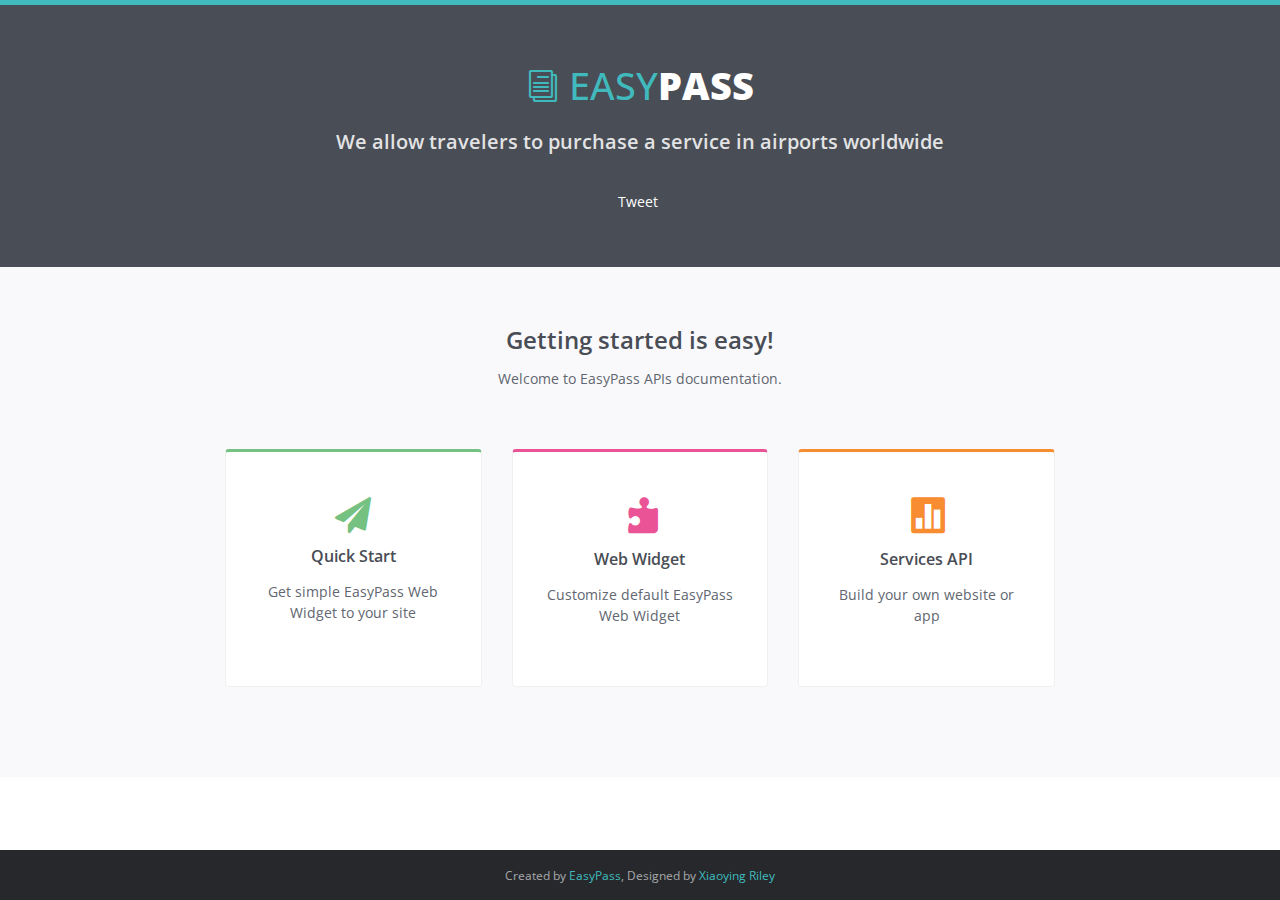
==== commit 694bd0cd: "Minor update" ====
--- a/index.html
+++ b/index.html
@@ -3,13 +3,13 @@
 <!--[if IE 9]> <html lang="en" class="ie9"> <![endif]-->  
 <!--[if !IE]><!--> <html lang="en"> <!--<![endif]-->  
 <head>
-    <title>Responsive website template for documentations</title>
+    <title>EasyPass Documentation for Developers</title>
     <!-- Meta -->
     <meta charset="utf-8">
     <meta http-equiv="X-UA-Compatible" content="IE=edge">
     <meta name="viewport" content="width=device-width, initial-scale=1.0">
     <meta name="description" content="">
-    <meta name="author" content="">    
+    <meta name="author" content="Xiaoying Riley">    
     <link rel="shortcut icon" href="favicon.ico">  
     <link href='http://fonts.googleapis.com/css?family=Open+Sans:300italic,400italic,600italic,700italic,800italic,400,300,600,700,800' rel='stylesheet' type='text/css'>
     <!-- Global CSS -->
@@ -47,12 +47,11 @@
                 <div class="branding">
                     <h1 class="logo">
                         <span aria-hidden="true" class="icon_documents_alt icon"></span>
-                        <span class="text-highlight">Pretty</span><span class="text-bold">Docs</span>
+                        <span class="text-highlight">EASY</span><span class="text-bold">Pass</span>
                     </h1>
                 </div><!--//branding-->
                 <div class="tagline">
-                    <p>Free Bootstrap theme for your project documentation</p>
-                    <p>Designed with <i class="fa fa-heart"></i> for developers</p>
+                    <p>We allow travelers to purchase a service in airports worldwide</p>
                 </div><!--//tagline-->
                 <div class="social-container">
                     <div class="twitter-tweet">
@@ -68,10 +67,7 @@
             <div class="container">
                 <h2 class="title">Getting started is easy!</h2>
                 <div class="intro">
-                    <p>Welcome to prettyDocs. This landing page is an example of how you can use a card view to present segments of your documentation. You can customise the icon fonts based on your needs.</p>
-                    <div class="cta-container">
-                        <a class="btn btn-primary btn-cta" href="http://themes.3rdwavemedia.com/" target="_blank"><i class="fa fa-cloud-download"></i> Download Now</a>
-                    </div><!--//cta-container-->
+                    <p>Welcome to EasyPass APIs documentation. </p>
                 </div><!--//intro-->
                 <div id="cards-wrapper" class="cards-wrapper row">
                     <div class="item item-green col-md-4 col-sm-6 col-xs-6">
@@ -80,7 +76,7 @@
                                 <i class="icon fa fa-paper-plane"></i>
                             </div><!--//icon-holder-->
                             <h3 class="title">Quick Start</h3>
-                            <p class="intro">Demo example, consectetuer adipiscing elit</p>
+                            <p class="intro">Get simple EasyPass Web Widget to your site</p>
                             <a class="link" href="start.html"><span></span></a>
                         </div><!--//item-inner-->
                     </div><!--//item-->
@@ -89,52 +85,22 @@
                             <div class="icon-holder">
                                 <span aria-hidden="true" class="icon icon_puzzle_alt"></span>
                             </div><!--//icon-holder-->
-                            <h3 class="title">Components</h3>
-                            <p class="intro">Lorem ipsum dolor sit amet, consectetuer adipiscing elit</p>
-                            <a class="link" href="components.html"><span></span></a>
-                        </div><!--//item-inner-->
-                    </div><!--//item-->
-                    <div class="item item-blue col-md-4 col-sm-6 col-xs-6">
-                        <div class="item-inner">
-                            <div class="icon-holder">
-                                <span aria-hidden="true" class="icon icon_datareport_alt"></span>
-                            </div><!--//icon-holder-->
-                            <h3 class="title">Charts</h3>
-                            <p class="intro">Lorem ipsum dolor sit amet, consectetuer adipiscing elit</p>
-                            <a class="link" href="charts.html"><span></span></a>
-                        </div><!--//item-inner-->
-                    </div><!--//item-->
-                    <div class="item item-purple col-md-4 col-sm-6 col-xs-6">
-                        <div class="item-inner">
-                            <div class="icon-holder">
-                                <span aria-hidden="true" class="icon icon_lifesaver"></span>
-                            </div><!--//icon-holder-->
-                            <h3 class="title">FAQs</h3>
-                            <p class="intro">Layout for FAQ page. Lorem ipsum dolor sit amet, consectetuer adipiscing elit</p>
-                            <a class="link" href="faqs.html"><span></span></a>
-                        </div><!--//item-inner-->
-                    </div><!--//item-->
-                    <div class="item item-primary col-md-4 col-sm-6 col-xs-6">
-                        <div class="item-inner">
-                            <div class="icon-holder">
-                                <span aria-hidden="true" class="icon icon_genius"></span>
-                            </div><!--//icon-holder-->
-                            <h3 class="title">Showcase</h3>
-                            <p class="intro">Layout for showcase page. Lorem ipsum dolor sit amet, consectetuer adipiscing elit </p>
-                            <a class="link" href="showcase.html"><span></span></a>
+                            <h3 class="title">Web Widget</h3>
+                            <p class="intro">Customize default EasyPass Web Widget</p>
+                            <a class="link" href="webwidget.html"><span></span></a>
                         </div><!--//item-inner-->
                     </div><!--//item-->
                     <div class="item item-orange col-md-4 col-sm-6 col-xs-6">
                         <div class="item-inner">
                             <div class="icon-holder">
-                                <span aria-hidden="true" class="icon icon_gift"></span>
+                                <span aria-hidden="true" class="icon icon_datareport_alt"></span>
                             </div><!--//icon-holder-->
-                            <h3 class="title">License &amp; Credits</h3>
-                            <p class="intro">Layout for license &amp; credits page. Consectetuer adipiscing elit.</p>
-                            <a class="link" href="license.html"><span></span></a>
+                            <h3 class="title">Services API</h3>
+                            <p class="intro">Build your own website or app</p>
+                            <a class="link" href="api.html"><span></span></a>
                         </div><!--//item-inner-->
                     </div><!--//item-->
-                </div><!--//cards-->
+                    <!--//cards-->
                 
             </div><!--//container-->
         </section><!--//cards-section-->
@@ -143,7 +109,8 @@
     <footer class="footer text-center">
         <div class="container">
             <!--/* This template is released under the Creative Commons Attribution 3.0 License. Please keep the attribution link below when using for your own project. Thank you for your support. :) If you'd like to use the template without the attribution, you can check out other license options via our website: themes.3rdwavemedia.com */-->
-            <small class="copyright">Designed with <i class="fa fa-heart"></i> by <a href="http://themes.3rdwavemedia.com/" target="_blank">Xiaoying Riley</a> for developers</small>
+            <small class="copyright">Created by <a href="https://easypass.aero" target="_blank">EasyPass</a>, </small>
+            <small class="copyright">Designed by <a href="http://themes.3rdwavemedia.com/" target="_blank">Xiaoying Riley</a></small>
             
         </div><!--//container-->
     </footer><!--//footer-->
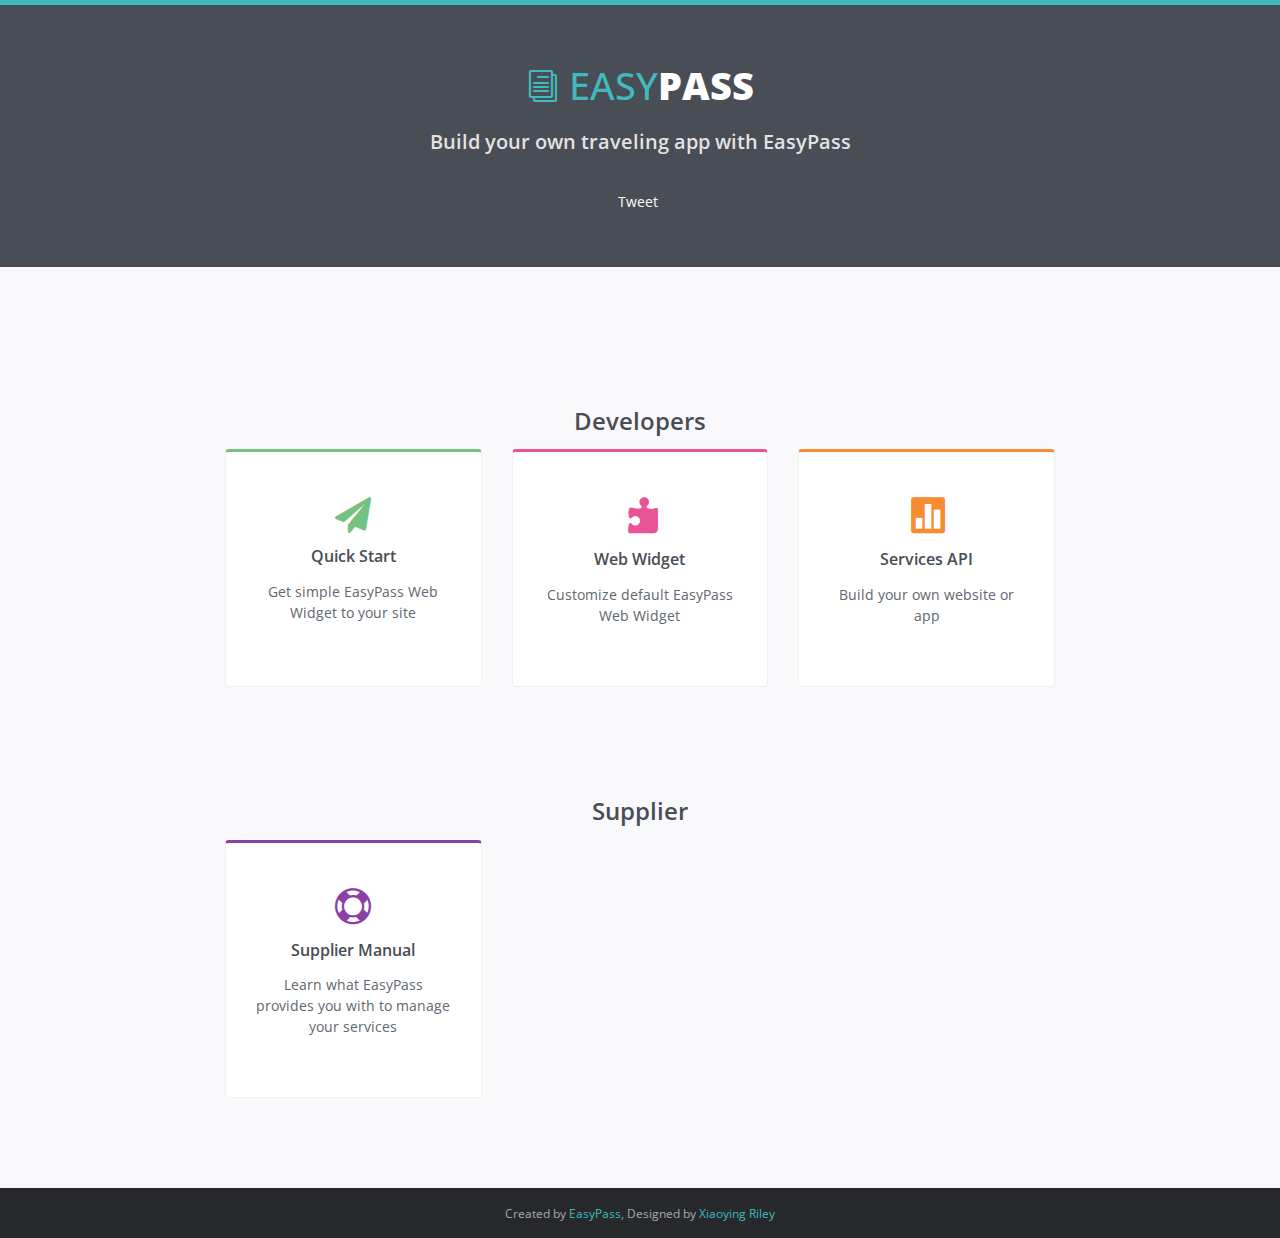
==== commit ecde0fd3: "Supplier manual draft created for review" ====
--- a/index.html
+++ b/index.html
@@ -3,7 +3,7 @@
 <!--[if IE 9]> <html lang="en" class="ie9"> <![endif]-->  
 <!--[if !IE]><!--> <html lang="en"> <!--<![endif]-->  
 <head>
-    <title>EasyPass Documentation for Developers</title>
+    <title>EasyPass Documentation</title>
     <!-- Meta -->
     <meta charset="utf-8">
     <meta http-equiv="X-UA-Compatible" content="IE=edge">
@@ -51,7 +51,7 @@
                     </h1>
                 </div><!--//branding-->
                 <div class="tagline">
-                    <p>We allow travelers to purchase a service in airports worldwide</p>
+                    <p>Build your own traveling app with EasyPass</p>
                 </div><!--//tagline-->
                 <div class="social-container">
                     <div class="twitter-tweet">
@@ -65,10 +65,11 @@
         
         <section class="cards-section text-center">
             <div class="container">
-                <h2 class="title">Getting started is easy!</h2>
                 <div class="intro">
-                    <p>Welcome to EasyPass APIs documentation. </p>
+                    <p>&nbsp;</p>
                 </div><!--//intro-->
+                <h2 class="title">Developers</h2>
+                
                 <div id="cards-wrapper" class="cards-wrapper row">
                     <div class="item item-green col-md-4 col-sm-6 col-xs-6">
                         <div class="item-inner">
@@ -103,6 +104,30 @@
                     <!--//cards-->
                 
             </div><!--//container-->
+            </div>
+            <div class="container">
+                <div class="intro">
+                    <p>&nbsp;</p>
+                </div><!--//intro-->
+                <h2 class="title">Supplier</h2>
+                
+                <div id="cards-wrapper" class="cards-wrapper row">
+                    <!--<div class="intro">
+                        <p>Welcome to EasyPass APIs documentation. </p>
+                    </div><!--//intro-->
+                    <div class="item item-purple col-md-4 col-sm-6 col-xs-6">
+                        <div class="item-inner">
+                            <div class="icon-holder">
+                                <span aria-hidden="true" class="icon icon_lifesaver"></span>
+                            </div><!--//icon-holder-->
+                            <h3 class="title">Supplier Manual</h3>
+                            <p class="intro">Learn what EasyPass provides you with to manage your services</p>
+                            <a class="link" href="supplier-manual.html"><span></span></a>
+                        </div><!--//item-inner-->
+                    </div><!--//item-->
+                    <!--//cards-->
+                </div>
+            </div><!--//container-->
         </section><!--//cards-section-->
     </div><!--//page-wrapper-->
     
--- a/assets/css/styles.css
+++ b/assets/css/styles.css
@@ -617,7 +617,7 @@
   text-align: center;
 }
 .screenshot-holder img {
-  border: 1px solid #f0f0f0;
+  /*border: 1px solid #f0f0f0;*/
 }
 .screenshot-holder .mask {
   display: block;
@@ -627,7 +627,7 @@
   height: 100%;
   left: 0;
   top: 0;
-  background: rgba(0, 0, 0, 0.25);
+  /*background: rgba(0, 0, 0, 0.25);*/
   cursor: pointer;
   text-decoration: none;
 }
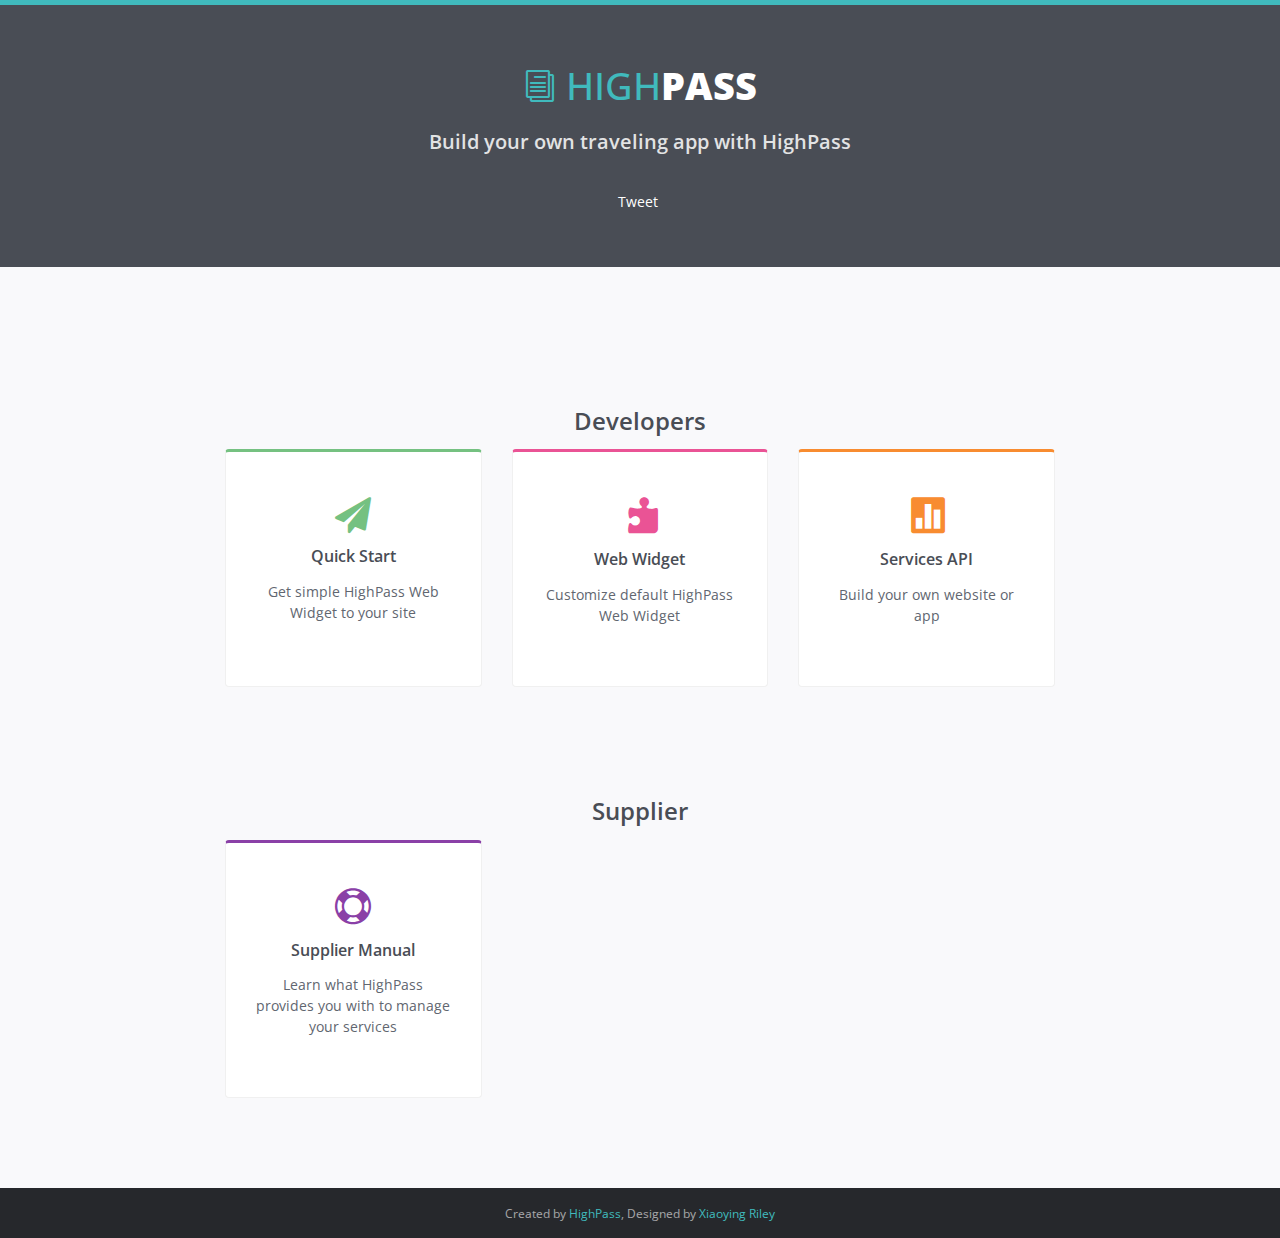
==== commit 87b991f3: "EasyPass -> HighPass" ====
--- a/index.html
+++ b/index.html
@@ -3,7 +3,7 @@
 <!--[if IE 9]> <html lang="en" class="ie9"> <![endif]-->  
 <!--[if !IE]><!--> <html lang="en"> <!--<![endif]-->  
 <head>
-    <title>EasyPass Documentation</title>
+    <title>HighPass Documentation</title>
     <!-- Meta -->
     <meta charset="utf-8">
     <meta http-equiv="X-UA-Compatible" content="IE=edge">
@@ -47,11 +47,11 @@
                 <div class="branding">
                     <h1 class="logo">
                         <span aria-hidden="true" class="icon_documents_alt icon"></span>
-                        <span class="text-highlight">EASY</span><span class="text-bold">Pass</span>
+                        <span class="text-highlight">High</span><span class="text-bold">Pass</span>
                     </h1>
                 </div><!--//branding-->
                 <div class="tagline">
-                    <p>Build your own traveling app with EasyPass</p>
+                    <p>Build your own traveling app with HighPass</p>
                 </div><!--//tagline-->
                 <div class="social-container">
                     <div class="twitter-tweet">
@@ -77,7 +77,7 @@
                                 <i class="icon fa fa-paper-plane"></i>
                             </div><!--//icon-holder-->
                             <h3 class="title">Quick Start</h3>
-                            <p class="intro">Get simple EasyPass Web Widget to your site</p>
+                            <p class="intro">Get simple HighPass Web Widget to your site</p>
                             <a class="link" href="start.html"><span></span></a>
                         </div><!--//item-inner-->
                     </div><!--//item-->
@@ -87,7 +87,7 @@
                                 <span aria-hidden="true" class="icon icon_puzzle_alt"></span>
                             </div><!--//icon-holder-->
                             <h3 class="title">Web Widget</h3>
-                            <p class="intro">Customize default EasyPass Web Widget</p>
+                            <p class="intro">Customize default HighPass Web Widget</p>
                             <a class="link" href="webwidget.html"><span></span></a>
                         </div><!--//item-inner-->
                     </div><!--//item-->
@@ -113,7 +113,7 @@
                 
                 <div id="cards-wrapper" class="cards-wrapper row">
                     <!--<div class="intro">
-                        <p>Welcome to EasyPass APIs documentation. </p>
+                        <p>Welcome to HighPass APIs documentation. </p>
                     </div><!--//intro-->
                     <div class="item item-purple col-md-4 col-sm-6 col-xs-6">
                         <div class="item-inner">
@@ -121,7 +121,7 @@
                                 <span aria-hidden="true" class="icon icon_lifesaver"></span>
                             </div><!--//icon-holder-->
                             <h3 class="title">Supplier Manual</h3>
-                            <p class="intro">Learn what EasyPass provides you with to manage your services</p>
+                            <p class="intro">Learn what HighPass provides you with to manage your services</p>
                             <a class="link" href="supplier-manual.html"><span></span></a>
                         </div><!--//item-inner-->
                     </div><!--//item-->
@@ -134,7 +134,7 @@
     <footer class="footer text-center">
         <div class="container">
             <!--/* This template is released under the Creative Commons Attribution 3.0 License. Please keep the attribution link below when using for your own project. Thank you for your support. :) If you'd like to use the template without the attribution, you can check out other license options via our website: themes.3rdwavemedia.com */-->
-            <small class="copyright">Created by <a href="https://easypass.aero" target="_blank">EasyPass</a>, </small>
+            <small class="copyright">Created by <a href="https://highpass.aero" target="_blank">HighPass</a>, </small>
             <small class="copyright">Designed by <a href="http://themes.3rdwavemedia.com/" target="_blank">Xiaoying Riley</a></small>
             
         </div><!--//container-->
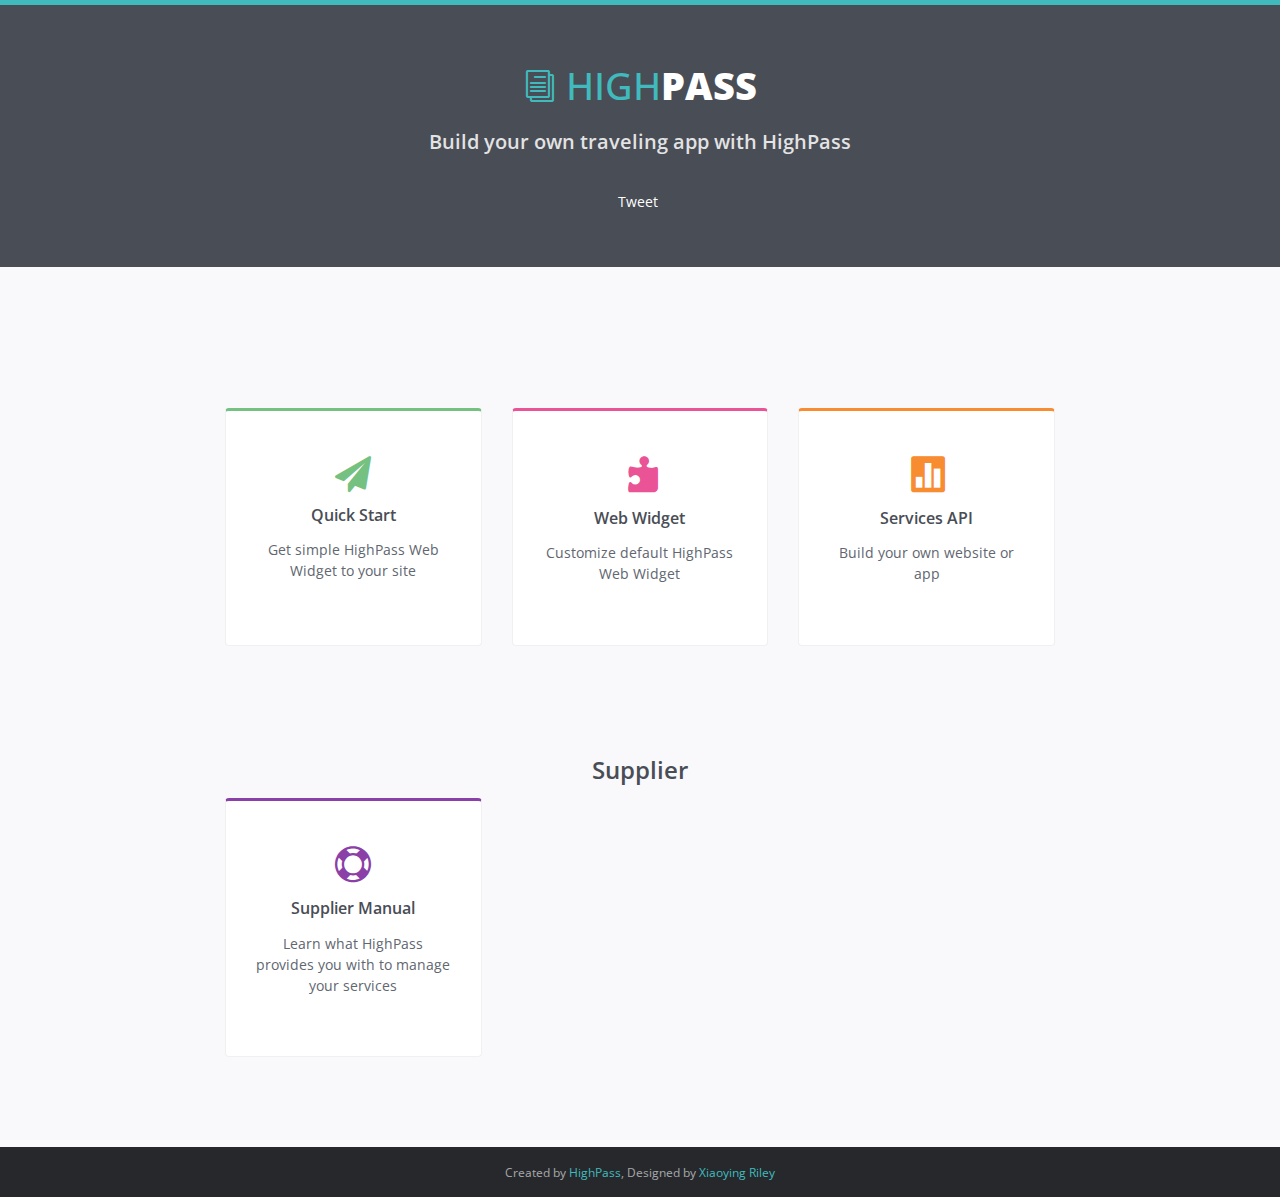
==== commit 4dfe9758: "Fixed markup" ====
--- a/index.html
+++ b/index.html
@@ -68,7 +68,7 @@
                 <div class="intro">
                     <p>&nbsp;</p>
                 </div><!--//intro-->
-                <h2 class="title">Developers</h2>
+                <h2 class="title" style="display: none;">Developers</h2>
                 
                 <div id="cards-wrapper" class="cards-wrapper row">
                     <div class="item item-green col-md-4 col-sm-6 col-xs-6">
@@ -105,7 +105,7 @@
                 
             </div><!--//container-->
             </div>
-            <div class="container">
+            <div class="container" style="display: none;">
                 <div class="intro">
                     <p>&nbsp;</p>
                 </div><!--//intro-->
--- a/assets/css/styles.css
+++ b/assets/css/styles.css
@@ -936,7 +936,7 @@
 }
 .affix,
 .affix-bottom {
-  width: 230px;
+  width: 200px;
 }
 .affix-bottom {
   position: absolute;
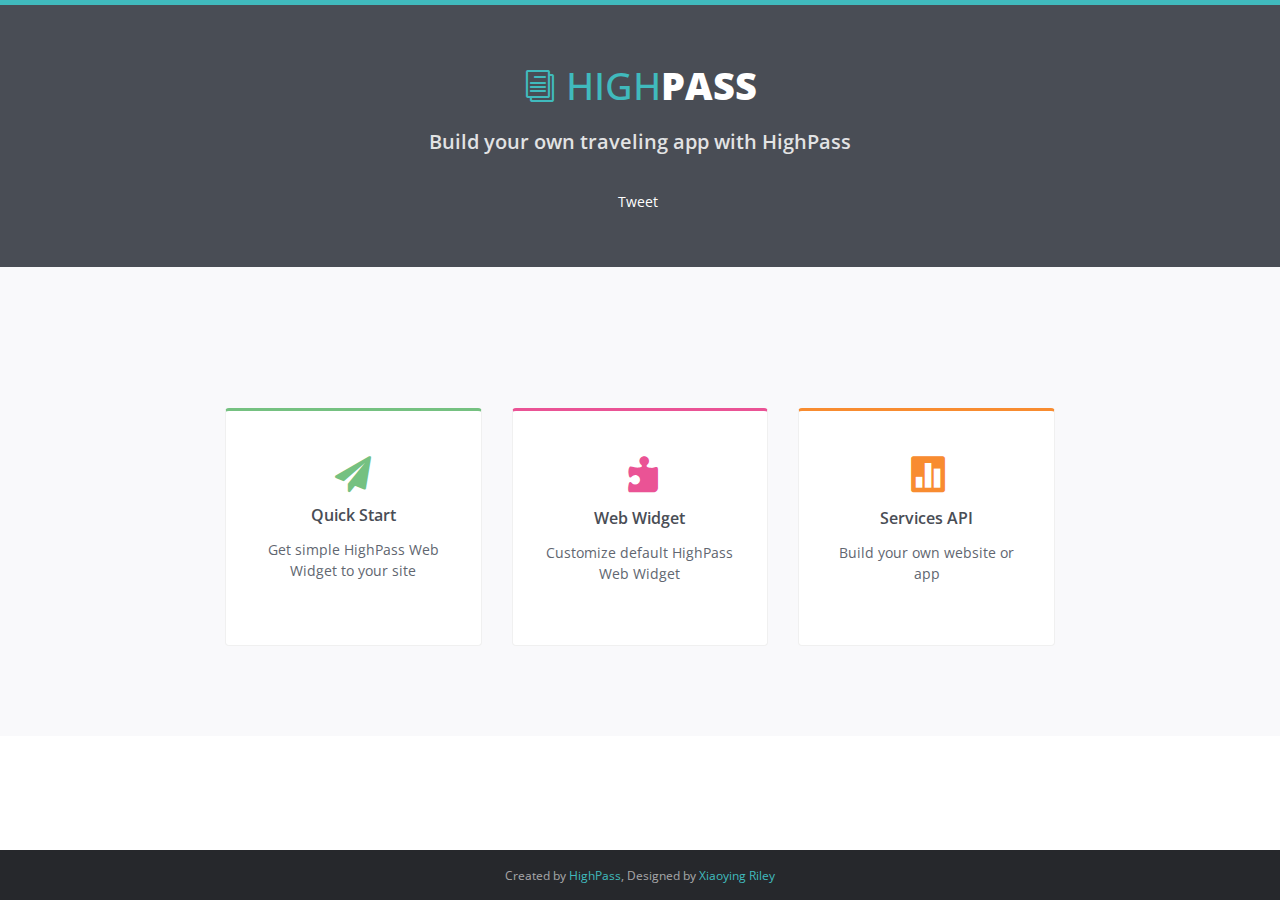
==== commit 8f8f2883: "Added comments" ====
--- a/index.html
+++ b/index.html
@@ -68,7 +68,7 @@
                 <div class="intro">
                     <p>&nbsp;</p>
                 </div><!--//intro-->
-                <h2 class="title" style="display: none;">Developers</h2>
+                <h2 class="title hidden">Developers</h2><!--//unhide to add manual for suppliers-->
                 
                 <div id="cards-wrapper" class="cards-wrapper row">
                     <div class="item item-green col-md-4 col-sm-6 col-xs-6">
@@ -103,9 +103,9 @@
                     </div><!--//item-->
                     <!--//cards-->
                 
+            </div>
             </div><!--//container-->
-            </div>
-            <div class="container" style="display: none;">
+            <div class="container hidden"><!--//unhide to add manual for suppliers-->
                 <div class="intro">
                     <p>&nbsp;</p>
                 </div><!--//intro-->
@@ -149,4 +149,3 @@
     
 </body>
 </html> 
-
